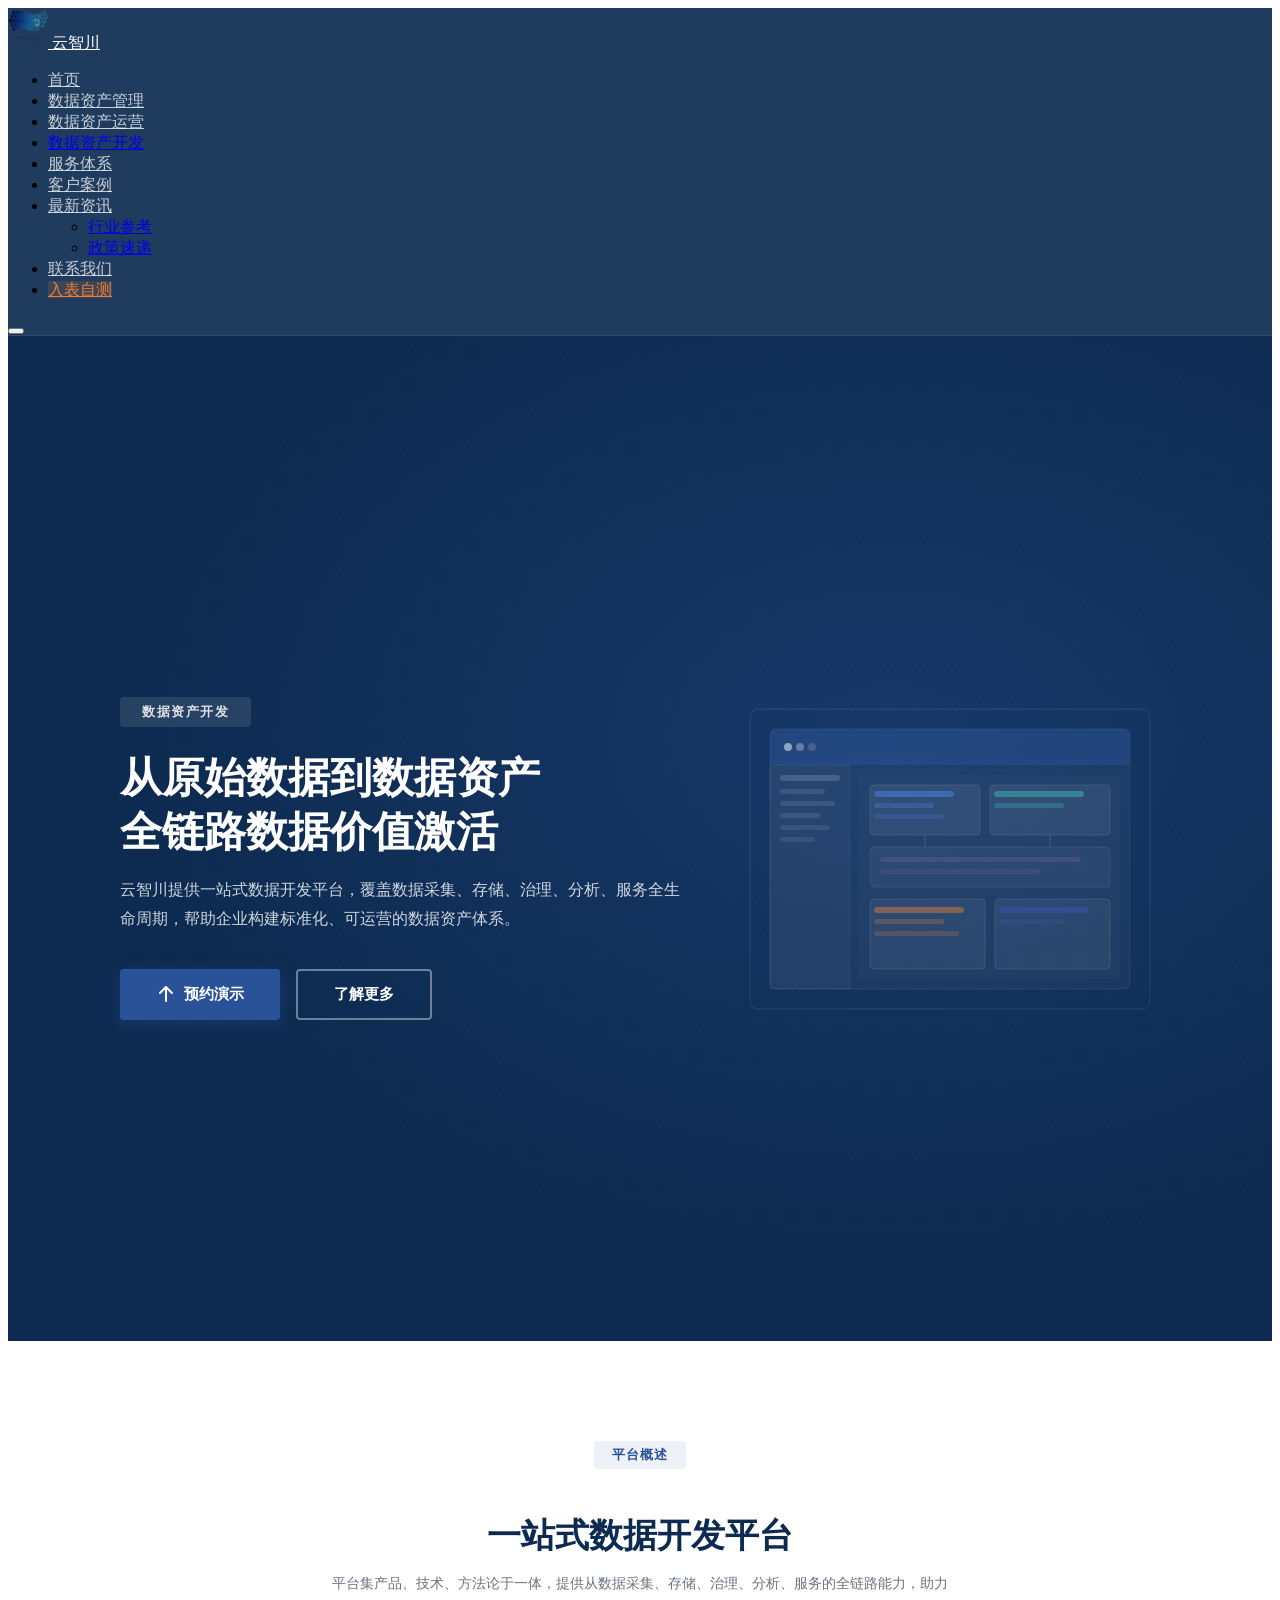
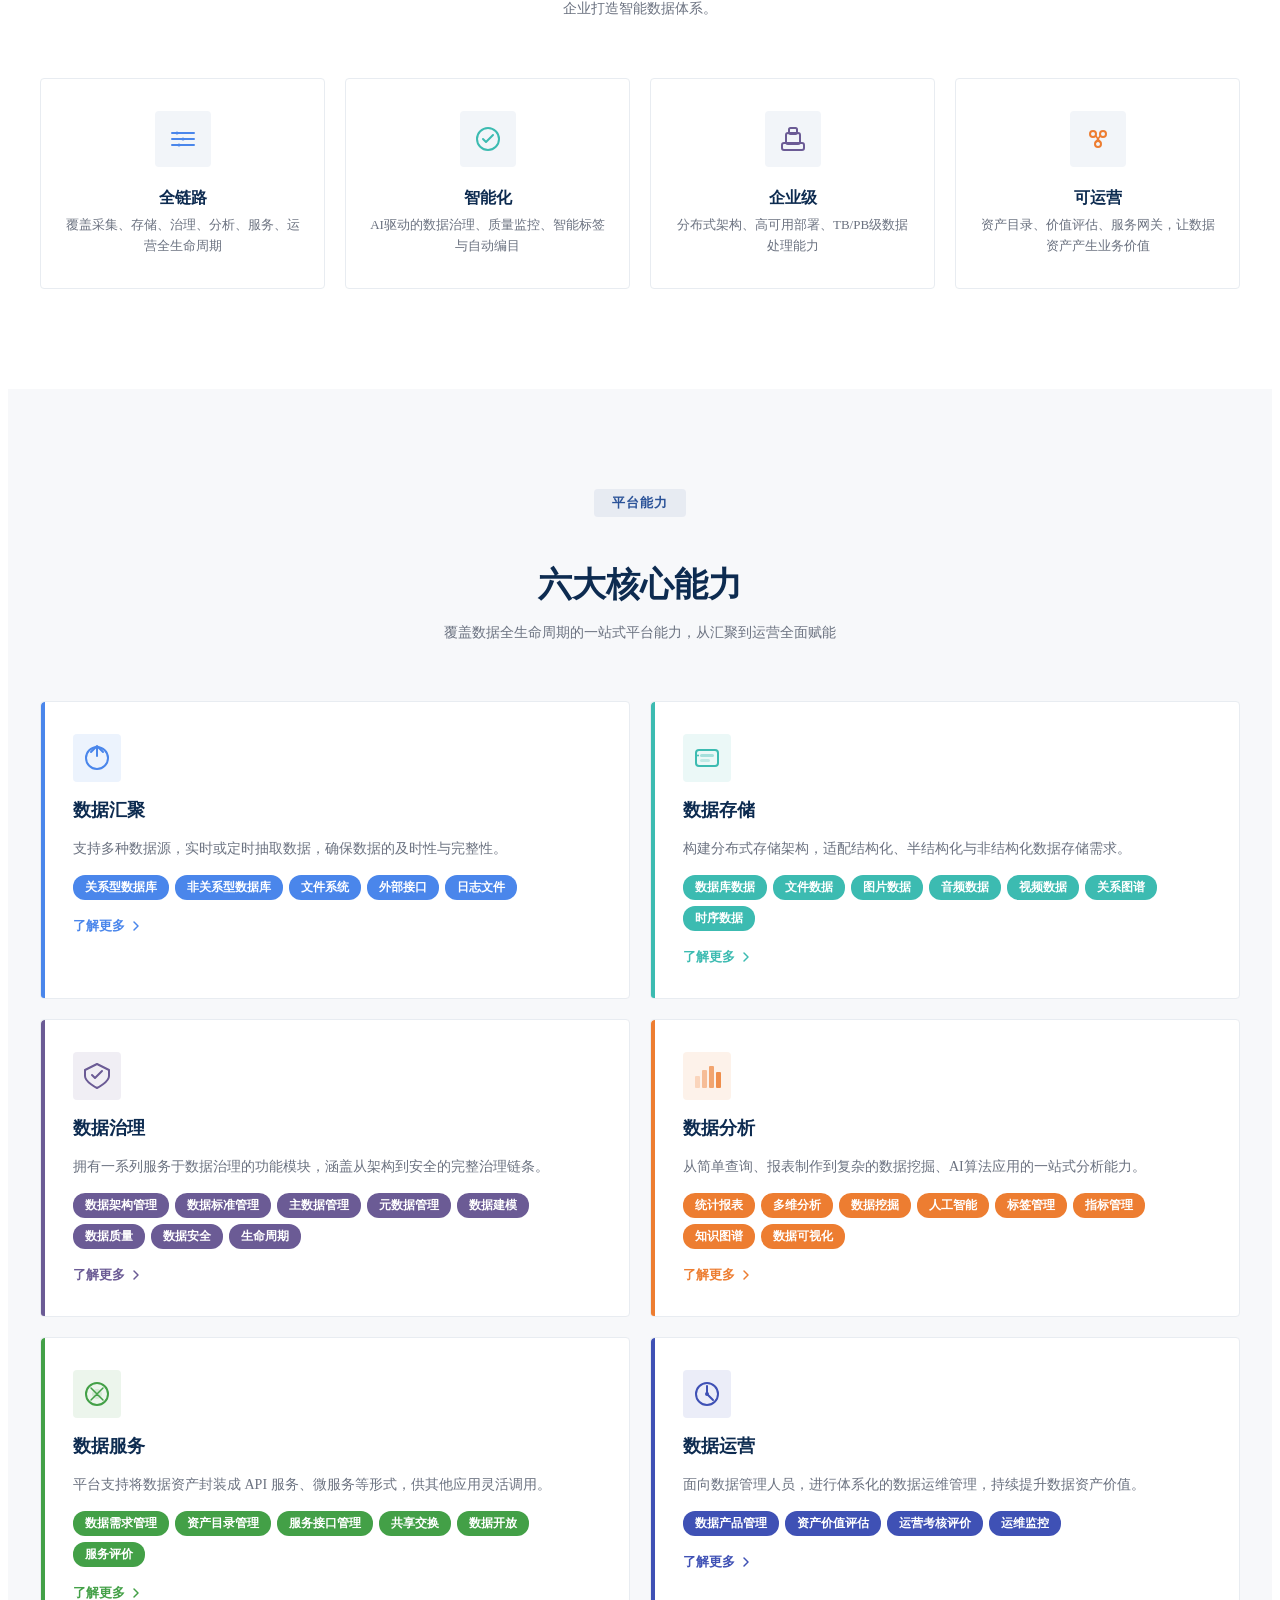
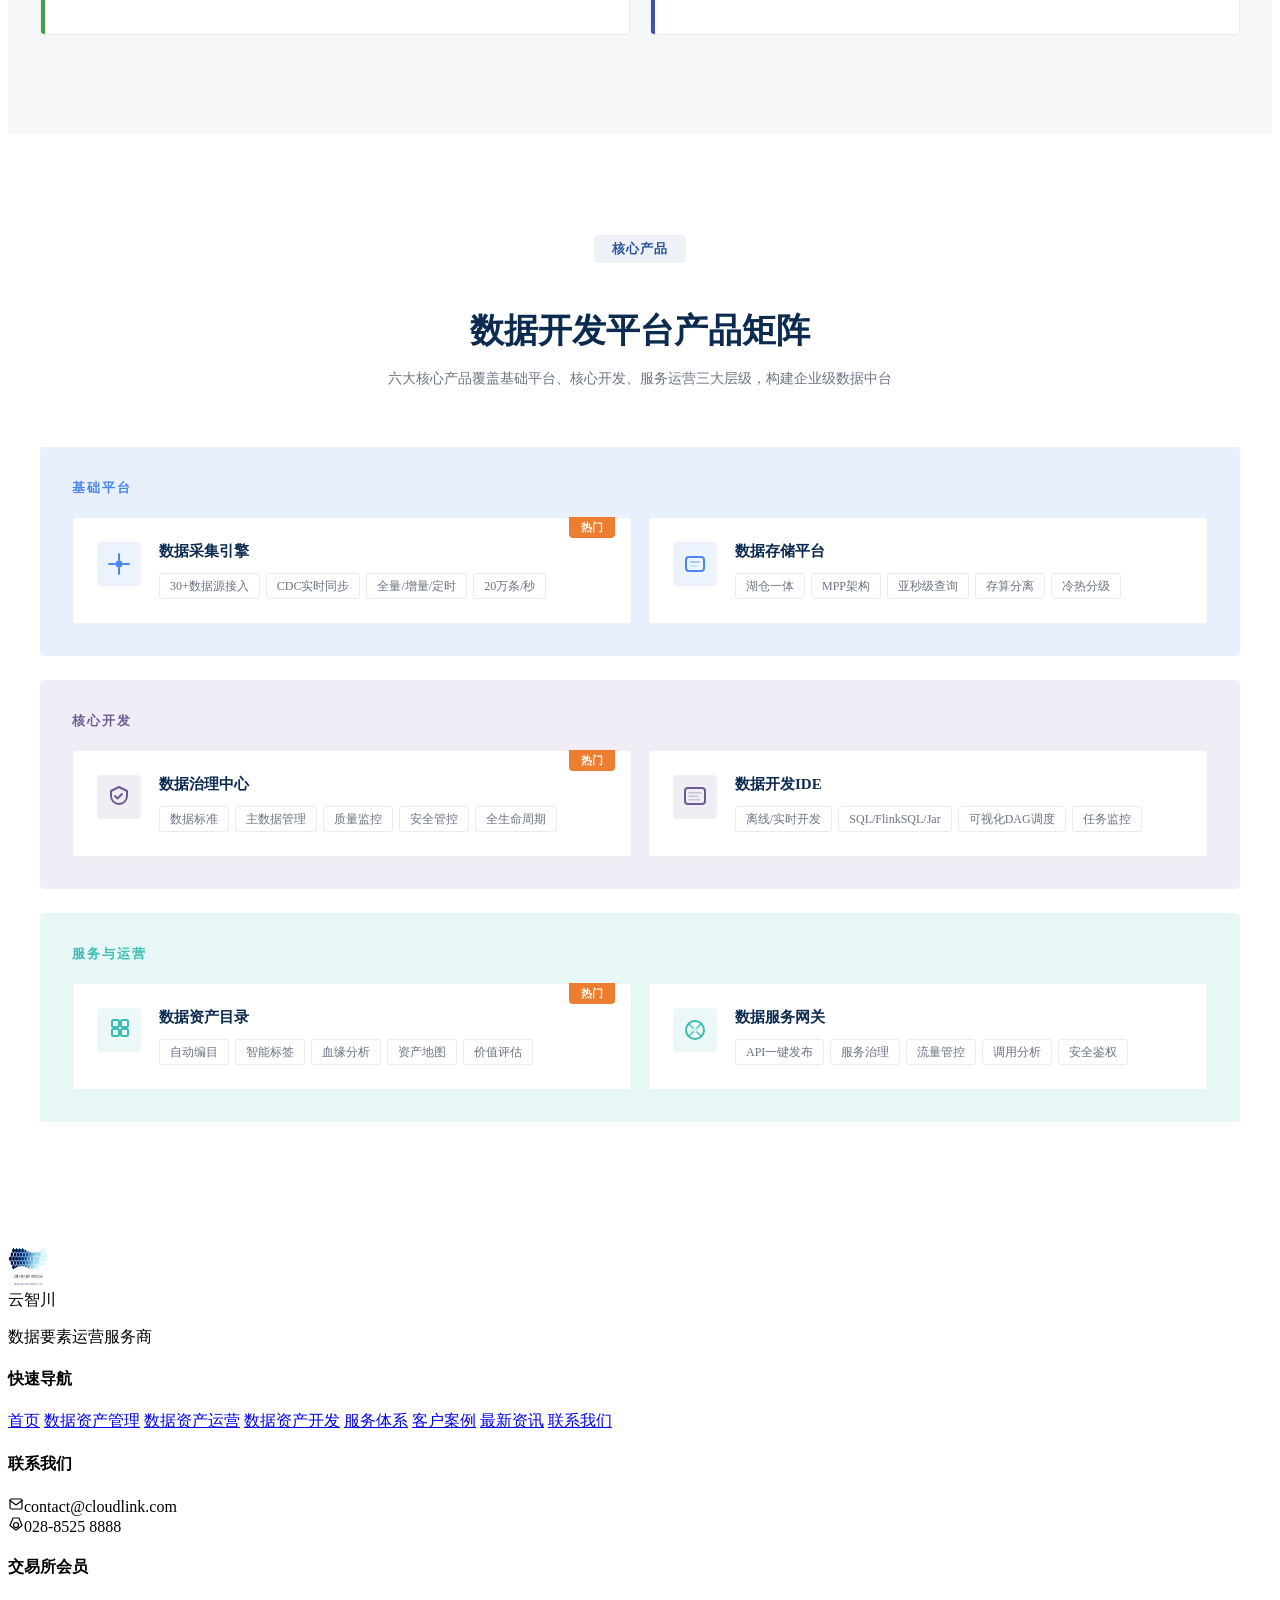
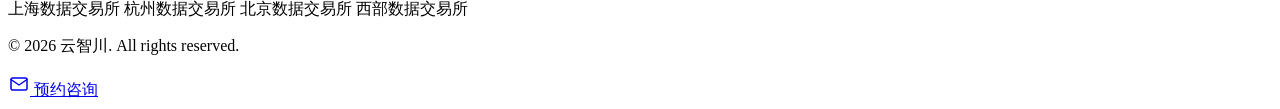
==== data-asset-dev.html @ 232e8ee5 "初始提交：云智川品牌官网" ====
<!DOCTYPE html>
<html lang="zh-CN">
<head>
<meta charset="UTF-8">
<meta name="viewport" content="width=device-width, initial-scale=1.0">
<meta name="description" content="云智川 - 数据资产开发，从原始数据到数据资产，全链路数据价值激活">
<title>数据资产开发 | 云智川科技</title>
<link rel="icon" type="image/png" href="images/logo.png">
<link rel="stylesheet" href="style.css">
<style>
/* ============================================================
   数据资产开发 - 盟拓风格重设计
   主色调：深蓝 #0d2b50 / #1a3c6b
   设计语言：企业B2B、信息架构图、直角/小圆角
   ============================================================ */

:root {
  --dv-navy: #0d2b50;
  --dv-blue: #1a3c6b;
  --dv-blue-mid: #2a5298;
  --dv-white: #ffffff;
  --dv-text: #333333;
  --dv-gray: #6b7280;
  --dv-border: #e8ecf1;
  --dv-bg: #f7f8fa;
  /* capability colors */
  --cap-blue: #4A86EB;
  --cap-cyan: #3CBBB1;
  --cap-purple: #6B5B95;
  --cap-orange: #ED7D31;
  --cap-green: #43A047;
  --cap-indigo: #3F51B5;
}

/* ========== HERO ========== */
.dv-hero {
  position: relative;
  min-height: 85vh;
  display: flex;
  align-items: center;
  background: var(--dv-navy);
  padding: 140px 0 100px;
  overflow: hidden;
}
/* dot grid pattern */
.dv-hero::before {
  content: '';
  position: absolute;
  inset: 0;
  background-image: radial-gradient(circle, rgba(255,255,255,.06) 1px, transparent 1px);
  background-size: 32px 32px;
  pointer-events: none;
  z-index: 1;
}
/* subtle gradient overlay */
.dv-hero::after {
  content: '';
  position: absolute;
  top: 0; left: 0; right: 0; bottom: 0;
  background: radial-gradient(ellipse at 70% 40%, rgba(42,82,152,.35) 0%, transparent 60%);
  pointer-events: none;
  z-index: 0;
}
.dv-hero .container {
  position: relative;
  z-index: 2;
  display: flex;
  align-items: center;
  justify-content: space-between;
  gap: 60px;
  max-width: 1200px;
  margin: 0 auto;
  padding: 0 24px;
}
.dv-hero-left { flex: 1; max-width: 560px; }
.dv-hero-badge {
  display: inline-block;
  font-size: 13px;
  font-weight: 700;
  color: rgba(255,255,255,.85);
  background: rgba(255,255,255,.1);
  padding: 6px 22px;
  border-radius: 4px;
  margin-bottom: 24px;
  letter-spacing: 1.5px;
}
.dv-hero-title {
  font-size: clamp(30px, 4.5vw, 42px);
  font-weight: 800;
  color: #fff;
  line-height: 1.3;
  margin: 0 0 16px;
}
.dv-hero-subtitle {
  font-size: clamp(14px, 1.5vw, 16px);
  color: rgba(255,255,255,.8);
  line-height: 1.8;
  margin-bottom: 36px;
}
.dv-hero-actions {
  display: flex;
  gap: 16px;
  flex-wrap: wrap;
}
.btn-dv-primary {
  display: inline-flex;
  align-items: center;
  gap: 8px;
  padding: 14px 36px;
  font-size: 15px;
  font-weight: 700;
  color: #fff;
  background: var(--dv-blue-mid);
  border-radius: 4px;
  text-decoration: none;
  transition: all .3s;
  box-shadow: 0 4px 18px rgba(42,82,152,.4);
}
.btn-dv-primary:hover { background: #3b6ec4; transform: translateY(-2px); }
.btn-dv-outline {
  display: inline-flex;
  align-items: center;
  gap: 8px;
  padding: 14px 36px;
  font-size: 15px;
  font-weight: 700;
  color: #fff;
  background: transparent;
  border: 2px solid rgba(255,255,255,.4);
  border-radius: 4px;
  text-decoration: none;
  transition: all .3s;
}
.btn-dv-outline:hover { border-color: #fff; background: rgba(255,255,255,.08); }

/* Hero right - platform preview */
.dv-hero-right {
  flex: 0 0 420px;
  display: flex;
  align-items: center;
  justify-content: center;
}

/* ========== SECTION COMMONS ========== */
.dv-section { padding: 100px 0; }
.dv-section .container { max-width: 1200px; margin: 0 auto; padding: 0 24px; }
.dv-section-alt { background: var(--dv-bg); }

.dv-section-header { text-align: center; margin-bottom: 56px; }
.dv-section-tag {
  display: inline-block;
  font-size: 13px;
  font-weight: 700;
  color: var(--dv-blue-mid);
  background: rgba(42,82,152,.08);
  padding: 5px 18px;
  border-radius: 4px;
  margin-bottom: 16px;
  letter-spacing: 1px;
}
.dv-section-header h2 {
  font-size: 34px;
  font-weight: 700;
  color: var(--dv-navy);
  margin-bottom: 12px;
}
.dv-section-header .dv-section-desc {
  font-size: 14px;
  color: var(--dv-gray);
  max-width: 620px;
  margin: 0 auto;
  line-height: 1.8;
}

/* ========== VALUE STRIP (4 value cards) ========== */
.value-grid {
  display: grid;
  grid-template-columns: repeat(4, 1fr);
  gap: 20px;
}
.value-card {
  background: #fff;
  border: 1px solid var(--dv-border);
  border-radius: 4px;
  padding: 32px 24px;
  text-align: center;
  transition: all .3s;
}
.value-card:hover {
  transform: translateY(-3px);
  box-shadow: 0 8px 24px rgba(0,0,0,.06);
  border-color: var(--dv-blue-mid);
}
.value-icon {
  width: 56px; height: 56px;
  margin: 0 auto 16px;
  display: flex;
  align-items: center;
  justify-content: center;
  border-radius: 4px;
  background: rgba(42,82,152,.06);
}
.value-card h4 {
  font-size: 16px;
  font-weight: 700;
  color: var(--dv-navy);
  margin-bottom: 6px;
}
.value-card p {
  font-size: 13px;
  color: var(--dv-gray);
  line-height: 1.6;
  margin: 0;
}

/* ========== CAPABILITY GRID (2 x 3) ========== */
.cap-grid {
  display: grid;
  grid-template-columns: repeat(2, 1fr);
  gap: 20px;
}
.cap-card {
  background: #fff;
  border: 1px solid var(--dv-border);
  border-radius: 4px;
  padding: 32px;
  transition: all .3s;
  position: relative;
  overflow: hidden;
}
.cap-card::before {
  content: '';
  position: absolute;
  top: 0; left: 0;
  width: 4px;
  height: 100%;
  border-radius: 4px 0 0 0;
}
.cap-card:hover {
  transform: translateY(-3px);
  box-shadow: 0 8px 24px rgba(0,0,0,.06);
}
.cap-card-icon {
  width: 48px; height: 48px;
  display: flex;
  align-items: center;
  justify-content: center;
  border-radius: 4px;
  margin-bottom: 16px;
}
.cap-card h3 {
  font-size: 18px;
  font-weight: 700;
  color: var(--dv-navy);
  margin: 0 0 8px;
}
.cap-card-desc {
  font-size: 14px;
  color: var(--dv-gray);
  line-height: 1.8;
  margin-bottom: 14px;
}
.cap-card-tags {
  display: flex;
  flex-wrap: wrap;
  gap: 6px;
  margin-bottom: 16px;
}
.cap-card-tags span {
  font-size: 12px;
  font-weight: 600;
  color: #fff;
  padding: 4px 12px;
  border-radius: 12px;
}
.cap-card-more {
  font-size: 13px;
  font-weight: 600;
  text-decoration: none;
  display: inline-flex;
  align-items: center;
  gap: 4px;
  transition: gap .2s;
}
.cap-card-more:hover { gap: 8px; }

/* Color variants */
.cap--blue .cap-card-icon { background: rgba(74,134,235,.1); }
.cap--blue .cap-card-tags span { background: var(--cap-blue); }
.cap--blue .cap-card-more { color: var(--cap-blue); }
.cap--blue::before { background: var(--cap-blue); }

.cap--cyan .cap-card-icon { background: rgba(60,187,177,.1); }
.cap--cyan .cap-card-tags span { background: var(--cap-cyan); }
.cap--cyan .cap-card-more { color: var(--cap-cyan); }
.cap--cyan::before { background: var(--cap-cyan); }

.cap--purple .cap-card-icon { background: rgba(107,91,149,.1); }
.cap--purple .cap-card-tags span { background: var(--cap-purple); }
.cap--purple .cap-card-more { color: var(--cap-purple); }
.cap--purple::before { background: var(--cap-purple); }

.cap--orange .cap-card-icon { background: rgba(237,125,49,.1); }
.cap--orange .cap-card-tags span { background: var(--cap-orange); }
.cap--orange .cap-card-more { color: var(--cap-orange); }
.cap--orange::before { background: var(--cap-orange); }

.cap--green .cap-card-icon { background: rgba(67,160,71,.1); }
.cap--green .cap-card-tags span { background: var(--cap-green); }
.cap--green .cap-card-more { color: var(--cap-green); }
.cap--green::before { background: var(--cap-green); }

.cap--indigo .cap-card-icon { background: rgba(63,81,181,.1); }
.cap--indigo .cap-card-tags span { background: var(--cap-indigo); }
.cap--indigo .cap-card-more { color: var(--cap-indigo); }
.cap--indigo::before { background: var(--cap-indigo); }

/* ========== PRODUCT MATRIX (Architecture Diagram) ========== */
.pm-zone {
  border-radius: 4px;
  padding: 32px;
  margin-bottom: 24px;
}
.pm-zone-title {
  font-size: 13px;
  font-weight: 700;
  text-transform: uppercase;
  letter-spacing: 2px;
  margin-bottom: 20px;
}
.pm-zone-blue { background: #E8F0FE; }
.pm-zone-blue .pm-zone-title { color: #4A86EB; }
.pm-zone-purple { background: #F0EDF7; }
.pm-zone-purple .pm-zone-title { color: #6B5B95; }
.pm-zone-cyan { background: #E6F7F6; }
.pm-zone-cyan .pm-zone-title { color: #3CBBB1; }

.pm-grid {
  display: grid;
  grid-template-columns: repeat(2, 1fr);
  gap: 16px;
}
.pm-card {
  background: #fff;
  border: 1px solid rgba(0,0,0,.06);
  border-radius: 4px;
  padding: 24px;
  display: flex;
  gap: 18px;
  align-items: flex-start;
  transition: all .3s;
  position: relative;
}
.pm-card:hover {
  transform: translateY(-2px);
  box-shadow: 0 4px 16px rgba(0,0,0,.06);
}
.pm-card-badge {
  position: absolute;
  top: -1px; right: 16px;
  font-size: 11px;
  font-weight: 700;
  color: #fff;
  background: var(--cap-orange);
  padding: 3px 12px;
  border-radius: 0 0 4px 4px;
}
.pm-card-icon {
  flex-shrink: 0;
  width: 44px; height: 44px;
  display: flex;
  align-items: center;
  justify-content: center;
  border-radius: 4px;
}
.pm-card-body { flex: 1; }
.pm-card-body h4 {
  font-size: 15px;
  font-weight: 700;
  color: var(--dv-navy);
  margin: 0 0 12px;
}
.pm-card-features {
  list-style: none;
  padding: 0;
  margin: 0;
  display: flex;
  flex-wrap: wrap;
  gap: 6px;
}
.pm-card-features li {
  font-size: 12px;
  color: var(--dv-gray);
  padding: 3px 10px;
  border-radius: 3px;
  border: 1px solid var(--dv-border);
  line-height: 1.5;
}

/* ========== FOOTER OVERRIDE ========== */
/* footer already handled by style.css */

/* ========== ANIMATION ========== */
[data-animate] {
  opacity: 0;
  transform: translateY(24px);
  transition: opacity .6s ease, transform .6s ease;
}
[data-animate].visible {
  opacity: 1;
  transform: translateY(0);
}

/* ========== RESPONSIVE ========== */
@media (max-width: 1024px) {
  .dv-hero .container { flex-direction: column; text-align: center; }
  .dv-hero-left { max-width: 100%; }
  .dv-hero-actions { justify-content: center; }
  .dv-hero-right { flex: 0 0 auto; max-width: 300px; }
  .cap-grid { grid-template-columns: 1fr; }
  .value-grid { grid-template-columns: repeat(2, 1fr); }
  .pm-grid { grid-template-columns: 1fr; }
}
@media (max-width: 768px) {
  .dv-hero { min-height: auto; padding: 120px 0 60px; }
  .dv-section { padding: 60px 0; }
  .dv-section-header h2 { font-size: 26px; }
  .value-grid { grid-template-columns: 1fr; }
  .pm-card { flex-direction: column; }
  .pm-zone { padding: 20px; }
  .cap-card { padding: 24px; }
}
</style>
</head>
<body>

<!-- ========== HEADER ========== -->
<header class="site-header" id="header" style="background:rgba(13,43,80,0.92);backdrop-filter:blur(12px);-webkit-backdrop-filter:blur(12px);border-bottom:1px solid rgba(255,255,255,.08);">
  <div class="header-inner">
    <a class="logo" href="index.html" style="color:#fff;">
      <img src="images/logo.png" alt="云智川科技" width="40" height="40" loading="eager">
      <span class="logo-text">云智川</span>
    </a>
    <nav class="main-nav" id="mainNav">
      <ul>
        <li><a href="index.html" style="color:rgba(255,255,255,.75);">首页</a></li>
        <li><a href="index.html#asset-management" style="color:rgba(255,255,255,.75);">数据资产管理</a></li>
        <li><a href="operations.html" style="color:rgba(255,255,255,.75);">数据资产运营</a></li>
        <li><a href="data-asset-dev.html" class="active">数据资产开发</a></li>
        <li><a href="services.html" style="color:rgba(255,255,255,.75);">服务体系</a></li>
        <li><a href="index.html#cases" style="color:rgba(255,255,255,.75);">客户案例</a></li>
        <li class="nav-dropdown">
          <a href="index.html#news" class="nav-dropdown-toggle" style="color:rgba(255,255,255,.75);">最新资讯</a>
          <ul class="nav-dropdown-menu">
            <li><a href="industry-reference.html">行业参考</a></li>
            <li><a href="index.html#news-policy">政策速递</a></li>
          </ul>
        </li>
        <li><a href="index.html#contact" style="color:rgba(255,255,255,.75);">联系我们</a></li>
        <li><a href="self-test.html" class="nav-cta" style="color:#ED7D31;background:rgba(237,125,49,.15);">入表自测</a></li>
      </ul>
    </nav>
    <button class="menu-toggle" id="menuToggle" aria-label="菜单" aria-expanded="false" style="--bar-color:#fff;">
      <span></span><span></span><span></span>
    </button>
  </div>
</header>

<main>

<!-- ========== HERO ========== -->
<section class="dv-hero">
  <div class="container">
    <div class="dv-hero-left" data-animate>
      <div class="dv-hero-badge">数据资产开发</div>
      <h1 class="dv-hero-title">从原始数据到数据资产<br>全链路数据价值激活</h1>
      <p class="dv-hero-subtitle">云智川提供一站式数据开发平台，覆盖数据采集、存储、治理、分析、服务全生命周期，帮助企业构建标准化、可运营的数据资产体系。</p>
      <div class="dv-hero-actions">
        <a href="index.html#contact" class="btn-dv-primary">
          <svg width="20" height="20" viewBox="0 0 20 20" fill="none"><path d="M10 2v14M4 8l6-6 6 6" stroke="currentColor" stroke-width="2" stroke-linecap="round" stroke-linejoin="round"/></svg>
          预约演示
        </a>
        <a href="#capabilities" class="btn-dv-outline">了解更多</a>
      </div>
    </div>
    <div class="dv-hero-right" data-animate>
      <!-- Platform mockup SVG -->
      <svg viewBox="0 0 420 320" xmlns="http://www.w3.org/2000/svg" width="420" height="320">
        <defs>
          <linearGradient id="hGrad" x1="0" y1="0" x2="1" y2="1"><stop offset="0%" stop-color="#4A86EB" stop-opacity=".25"/><stop offset="100%" stop-color="#2a5298" stop-opacity=".08"/></linearGradient>
        </defs>
        <!-- outer frame -->
        <rect x="10" y="10" width="400" height="300" rx="8" fill="none" stroke="rgba(255,255,255,.1)" stroke-width="1"/>
        <!-- main panel -->
        <rect x="30" y="30" width="360" height="260" rx="6" fill="rgba(255,255,255,.04)" stroke="rgba(255,255,255,.08)" stroke-width="1"/>
        <!-- top bar -->
        <rect x="30" y="30" width="360" height="36" rx="6" fill="rgba(42,82,152,.4)"/>
        <rect x="30" y="60" width="360" height="6" fill="rgba(42,82,152,.2)"/>
        <circle cx="48" cy="48" r="4" fill="rgba(255,255,255,.5)"/>
        <circle cx="60" cy="48" r="4" fill="rgba(255,255,255,.3)"/>
        <circle cx="72" cy="48" r="4" fill="rgba(255,255,255,.15)"/>
        <!-- sidebar -->
        <rect x="30" y="66" width="80" height="224" fill="rgba(255,255,255,.03)" stroke="rgba(255,255,255,.06)" stroke-width="1"/>
        <rect x="40" y="76" width="60" height="6" rx="3" fill="rgba(255,255,255,.15)"/>
        <rect x="40" y="90" width="45" height="5" rx="2.5" fill="rgba(255,255,255,.1)"/>
        <rect x="40" y="102" width="55" height="5" rx="2.5" fill="rgba(255,255,255,.1)"/>
        <rect x="40" y="114" width="40" height="5" rx="2.5" fill="rgba(255,255,255,.1)"/>
        <rect x="40" y="126" width="50" height="5" rx="2.5" fill="rgba(255,255,255,.08)"/>
        <rect x="40" y="138" width="35" height="5" rx="2.5" fill="rgba(255,255,255,.08)"/>
        <!-- main content area -->
        <rect x="118" y="76" width="262" height="204" fill="rgba(255,255,255,.02)" rx="4"/>
        <!-- data blocks -->
        <rect x="130" y="86" width="110" height="50" rx="4" fill="rgba(255,255,255,.06)" stroke="rgba(255,255,255,.1)" stroke-width="1"/>
        <rect x="134" y="92" width="80" height="6" rx="3" fill="rgba(74,134,235,.5)"/>
        <rect x="134" y="104" width="60" height="5" rx="2.5" fill="rgba(74,134,235,.3)"/>
        <rect x="134" y="115" width="70" height="5" rx="2.5" fill="rgba(74,134,235,.2)"/>
        <rect x="250" y="86" width="120" height="50" rx="4" fill="rgba(255,255,255,.06)" stroke="rgba(255,255,255,.1)" stroke-width="1"/>
        <rect x="254" y="92" width="90" height="6" rx="3" fill="rgba(60,187,177,.5)"/>
        <rect x="254" y="104" width="70" height="5" rx="2.5" fill="rgba(60,187,177,.3)"/>
        <rect x="130" y="148" width="240" height="40" rx="4" fill="rgba(255,255,255,.04)" stroke="rgba(255,255,255,.08)" stroke-width="1"/>
        <rect x="140" y="158" width="200" height="5" rx="2.5" fill="rgba(107,91,149,.4)"/>
        <rect x="140" y="170" width="160" height="5" rx="2.5" fill="rgba(107,91,149,.25)"/>
        <rect x="130" y="200" width="115" height="70" rx="4" fill="rgba(255,255,255,.05)" stroke="rgba(255,255,255,.1)" stroke-width="1"/>
        <rect x="134" y="208" width="90" height="6" rx="3" fill="rgba(237,125,49,.45)"/>
        <rect x="134" y="220" width="70" height="5" rx="2.5" fill="rgba(237,125,49,.25)"/>
        <rect x="134" y="232" width="85" height="5" rx="2.5" fill="rgba(237,125,49,.2)"/>
        <rect x="255" y="200" width="115" height="70" rx="4" fill="rgba(255,255,255,.05)" stroke="rgba(255,255,255,.1)" stroke-width="1"/>
        <rect x="259" y="208" width="90" height="6" rx="3" fill="rgba(63,81,181,.45)"/>
        <rect x="259" y="220" width="65" height="5" rx="2.5" fill="rgba(63,81,181,.25)"/>
        <!-- connection lines -->
        <line x1="185" y1="136" x2="185" y2="148" stroke="rgba(255,255,255,.15)" stroke-width="1"/>
        <line x1="310" y1="136" x2="310" y2="148" stroke="rgba(255,255,255,.15)" stroke-width="1"/>
      </svg>
    </div>
  </div>
</section>

<!-- ========== PLATFORM VALUE OVERVIEW ========== -->
<section class="dv-section" id="overview">
  <div class="container">
    <div class="dv-section-header">
      <div class="dv-section-tag">平台概述</div>
      <h2>一站式数据开发平台</h2>
      <p class="dv-section-desc">平台集产品、技术、方法论于一体，提供从数据采集、存储、治理、分析、服务的全链路能力，助力企业打造智能数据体系。</p>
    </div>
    <div class="value-grid">
      <div class="value-card" data-animate>
        <div class="value-icon">
          <svg width="28" height="28" viewBox="0 0 28 28" fill="none"><path d="M3 8h22M3 14h22M3 20h22" stroke="#4A86EB" stroke-width="2" stroke-linecap="round"/><circle cx="8" cy="8" r="1.5" fill="#4A86EB"/><circle cx="14" cy="14" r="1.5" fill="#4A86EB"/><circle cx="10" cy="20" r="1.5" fill="#4A86EB"/></svg>
        </div>
        <h4>全链路</h4>
        <p>覆盖采集、存储、治理、分析、服务、运营全生命周期</p>
      </div>
      <div class="value-card" data-animate>
        <div class="value-icon">
          <svg width="28" height="28" viewBox="0 0 28 28" fill="none"><circle cx="14" cy="14" r="11" stroke="#3CBBB1" stroke-width="2"/><path d="M9 14l3 3 7-7" stroke="#3CBBB1" stroke-width="2" stroke-linecap="round" stroke-linejoin="round"/></svg>
        </div>
        <h4>智能化</h4>
        <p>AI驱动的数据治理、质量监控、智能标签与自动编目</p>
      </div>
      <div class="value-card" data-animate>
        <div class="value-icon">
          <svg width="28" height="28" viewBox="0 0 28 28" fill="none"><rect x="3" y="18" width="22" height="7" rx="2" stroke="#6B5B95" stroke-width="2"/><rect x="7" y="8" width="14" height="11" rx="2" stroke="#6B5B95" stroke-width="2"/><rect x="10" y="3" width="8" height="6" rx="1.5" stroke="#6B5B95" stroke-width="2"/></svg>
        </div>
        <h4>企业级</h4>
        <p>分布式架构、高可用部署、TB/PB级数据处理能力</p>
      </div>
      <div class="value-card" data-animate>
        <div class="value-icon">
          <svg width="28" height="28" viewBox="0 0 28 28" fill="none"><circle cx="9" cy="9" r="3" stroke="#ED7D31" stroke-width="2"/><circle cx="19" cy="9" r="3" stroke="#ED7D31" stroke-width="2"/><circle cx="14" cy="19" r="3" stroke="#ED7D31" stroke-width="2"/><line x1="11.5" y1="10.5" x2="16.5" y2="17.5" stroke="#ED7D31" stroke-width="1.5"/><line x1="16.5" y1="10.5" x2="11.5" y2="17.5" stroke="#ED7D31" stroke-width="1.5"/></svg>
        </div>
        <h4>可运营</h4>
        <p>资产目录、价值评估、服务网关，让数据资产产生业务价值</p>
      </div>
    </div>
  </div>
</section>

<!-- ========== SIX CORE CAPABILITIES (2x3 Grid) ========== -->
<section class="dv-section dv-section-alt" id="capabilities">
  <div class="container">
    <div class="dv-section-header">
      <div class="dv-section-tag">平台能力</div>
      <h2>六大核心能力</h2>
      <p class="dv-section-desc">覆盖数据全生命周期的一站式平台能力，从汇聚到运营全面赋能</p>
    </div>
    <div class="cap-grid">

      <!-- 1. 数据汇聚 - Blue -->
      <div class="cap-card cap--blue" data-animate>
        <div class="cap-card-icon">
          <svg width="28" height="28" viewBox="0 0 28 28" fill="none"><circle cx="14" cy="14" r="11" stroke="#4A86EB" stroke-width="2"/><line x1="14" y1="3" x2="14" y2="12" stroke="#4A86EB" stroke-width="2" stroke-linecap="round"/><path d="M8 8l6-6 6 6" stroke="#4A86EB" stroke-width="2" stroke-linecap="round" stroke-linejoin="round"/></svg>
        </div>
        <h3>数据汇聚</h3>
        <p class="cap-card-desc">支持多种数据源，实时或定时抽取数据，确保数据的及时性与完整性。</p>
        <div class="cap-card-tags">
          <span>关系型数据库</span><span>非关系型数据库</span><span>文件系统</span><span>外部接口</span><span>日志文件</span>
        </div>
        <a href="#products" class="cap-card-more">了解更多 <svg width="14" height="14" viewBox="0 0 14 14" fill="none"><path d="M5 3l4 4-4 4" stroke="currentColor" stroke-width="1.5" stroke-linecap="round" stroke-linejoin="round"/></svg></a>
      </div>

      <!-- 2. 数据存储 - Cyan -->
      <div class="cap-card cap--cyan" data-animate>
        <div class="cap-card-icon">
          <svg width="28" height="28" viewBox="0 0 28 28" fill="none"><rect x="3" y="6" width="22" height="16" rx="3" stroke="#3CBBB1" stroke-width="2"/><rect x="7" y="10" width="14" height="3" rx="1.5" fill="#3CBBB1" opacity=".4"/><rect x="7" y="15" width="10" height="3" rx="1.5" fill="#3CBBB1" opacity=".25"/><circle cx="5" cy="11.5" r="1" fill="#3CBBB1"/></svg>
        </div>
        <h3>数据存储</h3>
        <p class="cap-card-desc">构建分布式存储架构，适配结构化、半结构化与非结构化数据存储需求。</p>
        <div class="cap-card-tags">
          <span>数据库数据</span><span>文件数据</span><span>图片数据</span><span>音频数据</span><span>视频数据</span><span>关系图谱</span><span>时序数据</span>
        </div>
        <a href="#products" class="cap-card-more">了解更多 <svg width="14" height="14" viewBox="0 0 14 14" fill="none"><path d="M5 3l4 4-4 4" stroke="currentColor" stroke-width="1.5" stroke-linecap="round" stroke-linejoin="round"/></svg></a>
      </div>

      <!-- 3. 数据治理 - Purple -->
      <div class="cap-card cap--purple" data-animate>
        <div class="cap-card-icon">
          <svg width="28" height="28" viewBox="0 0 28 28" fill="none"><path d="M14 2L26 8v6c0 6-12 12-12 12S2 20 2 14V8L14 2z" stroke="#6B5B95" stroke-width="2" stroke-linejoin="round"/><path d="M9 13l3 3 7-7" stroke="#6B5B95" stroke-width="2" stroke-linecap="round" stroke-linejoin="round"/></svg>
        </div>
        <h3>数据治理</h3>
        <p class="cap-card-desc">拥有一系列服务于数据治理的功能模块，涵盖从架构到安全的完整治理链条。</p>
        <div class="cap-card-tags">
          <span>数据架构管理</span><span>数据标准管理</span><span>主数据管理</span><span>元数据管理</span><span>数据建模</span><span>数据质量</span><span>数据安全</span><span>生命周期</span>
        </div>
        <a href="#products" class="cap-card-more">了解更多 <svg width="14" height="14" viewBox="0 0 14 14" fill="none"><path d="M5 3l4 4-4 4" stroke="currentColor" stroke-width="1.5" stroke-linecap="round" stroke-linejoin="round"/></svg></a>
      </div>

      <!-- 4. 数据分析 - Orange -->
      <div class="cap-card cap--orange" data-animate>
        <div class="cap-card-icon">
          <svg width="28" height="28" viewBox="0 0 28 28" fill="none"><rect x="2" y="14" width="5" height="12" rx="1" fill="#ED7D31" opacity=".25"/><rect x="9" y="8" width="5" height="18" rx="1" fill="#ED7D31" opacity=".45"/><rect x="16" y="4" width="5" height="22" rx="1" fill="#ED7D31" opacity=".65"/><rect x="23" y="10" width="5" height="16" rx="1" fill="#ED7D31" opacity=".85"/></svg>
        </div>
        <h3>数据分析</h3>
        <p class="cap-card-desc">从简单查询、报表制作到复杂的数据挖掘、AI算法应用的一站式分析能力。</p>
        <div class="cap-card-tags">
          <span>统计报表</span><span>多维分析</span><span>数据挖掘</span><span>人工智能</span><span>标签管理</span><span>指标管理</span><span>知识图谱</span><span>数据可视化</span>
        </div>
        <a href="#products" class="cap-card-more">了解更多 <svg width="14" height="14" viewBox="0 0 14 14" fill="none"><path d="M5 3l4 4-4 4" stroke="currentColor" stroke-width="1.5" stroke-linecap="round" stroke-linejoin="round"/></svg></a>
      </div>

      <!-- 5. 数据服务 - Green -->
      <div class="cap-card cap--green" data-animate>
        <div class="cap-card-icon">
          <svg width="28" height="28" viewBox="0 0 28 28" fill="none"><circle cx="14" cy="14" r="11" stroke="#43A047" stroke-width="2"/><circle cx="14" cy="14" r="5" fill="#43A047" opacity=".15"/><path d="M8 8l6 6M20 20l-6-6M20 8l-6 6M8 20l6-6" stroke="#43A047" stroke-width="1.5" stroke-linecap="round"/></svg>
        </div>
        <h3>数据服务</h3>
        <p class="cap-card-desc">平台支持将数据资产封装成 API 服务、微服务等形式，供其他应用灵活调用。</p>
        <div class="cap-card-tags">
          <span>数据需求管理</span><span>资产目录管理</span><span>服务接口管理</span><span>共享交换</span><span>数据开放</span><span>服务评价</span>
        </div>
        <a href="#products" class="cap-card-more">了解更多 <svg width="14" height="14" viewBox="0 0 14 14" fill="none"><path d="M5 3l4 4-4 4" stroke="currentColor" stroke-width="1.5" stroke-linecap="round" stroke-linejoin="round"/></svg></a>
      </div>

      <!-- 6. 数据运营 - Indigo -->
      <div class="cap-card cap--indigo" data-animate>
        <div class="cap-card-icon">
          <svg width="28" height="28" viewBox="0 0 28 28" fill="none"><circle cx="14" cy="14" r="11" stroke="#3F51B5" stroke-width="2"/><path d="M14 6v8l6 6" stroke="#3F51B5" stroke-width="2" stroke-linecap="round"/><circle cx="14" cy="14" r="2" fill="#3F51B5"/></svg>
        </div>
        <h3>数据运营</h3>
        <p class="cap-card-desc">面向数据管理人员，进行体系化的数据运维管理，持续提升数据资产价值。</p>
        <div class="cap-card-tags">
          <span>数据产品管理</span><span>资产价值评估</span><span>运营考核评价</span><span>运维监控</span>
        </div>
        <a href="#products" class="cap-card-more">了解更多 <svg width="14" height="14" viewBox="0 0 14 14" fill="none"><path d="M5 3l4 4-4 4" stroke="currentColor" stroke-width="1.5" stroke-linecap="round" stroke-linejoin="round"/></svg></a>
      </div>

    </div>
  </div>
</section>

<!-- ========== CORE PRODUCT MATRIX (Architecture Diagram) ========== -->
<section class="dv-section" id="products">
  <div class="container">
    <div class="dv-section-header">
      <div class="dv-section-tag">核心产品</div>
      <h2>数据开发平台产品矩阵</h2>
      <p class="dv-section-desc">六大核心产品覆盖基础平台、核心开发、服务运营三大层级，构建企业级数据中台</p>
    </div>

    <!-- Blue Zone: 基础平台 -->
    <div class="pm-zone pm-zone-blue" data-animate>
      <div class="pm-zone-title">基础平台</div>
      <div class="pm-grid">
        <!-- 数据采集引擎 -->
        <div class="pm-card">
          <span class="pm-card-badge">热门</span>
          <div class="pm-card-icon" style="background:rgba(74,134,235,.1);">
            <svg width="24" height="24" viewBox="0 0 24 24" fill="none"><path d="M12 2v6M12 16v6M2 12h6M16 12h6" stroke="#4A86EB" stroke-width="2" stroke-linecap="round"/><circle cx="12" cy="12" r="3.5" fill="#4A86EB"/></svg>
          </div>
          <div class="pm-card-body">
            <h4>数据采集引擎</h4>
            <ul class="pm-card-features">
              <li>30+数据源接入</li><li>CDC实时同步</li><li>全量/增量/定时</li><li>20万条/秒</li>
            </ul>
          </div>
        </div>
        <!-- 数据存储平台 -->
        <div class="pm-card">
          <div class="pm-card-icon" style="background:rgba(74,134,236,.1);">
            <svg width="24" height="24" viewBox="0 0 24 24" fill="none"><rect x="3" y="5" width="18" height="14" rx="3" stroke="#4A86EB" stroke-width="2"/><rect x="7" y="9" width="10" height="2" rx="1" fill="#4A86EB" opacity=".4"/><rect x="7" y="13" width="8" height="1.5" rx=".75" fill="#4A86EB" opacity=".25"/></svg>
          </div>
          <div class="pm-card-body">
            <h4>数据存储平台</h4>
            <ul class="pm-card-features">
              <li>湖仓一体</li><li>MPP架构</li><li>亚秒级查询</li><li>存算分离</li><li>冷热分级</li>
            </ul>
          </div>
        </div>
      </div>
    </div>

    <!-- Purple Zone: 核心开发 -->
    <div class="pm-zone pm-zone-purple" data-animate>
      <div class="pm-zone-title">核心开发</div>
      <div class="pm-grid">
        <!-- 数据治理中心 -->
        <div class="pm-card">
          <span class="pm-card-badge">热门</span>
          <div class="pm-card-icon" style="background:rgba(107,91,149,.1);">
            <svg width="24" height="24" viewBox="0 0 24 24" fill="none"><path d="M12 2l8 4v5a8 8 0 01-8 8 8 8 0 01-8-8V6l8-4z" stroke="#6B5B95" stroke-width="2" stroke-linejoin="round"/><path d="M8 11l2.5 2.5L15 9" stroke="#6B5B95" stroke-width="2" stroke-linecap="round" stroke-linejoin="round"/></svg>
          </div>
          <div class="pm-card-body">
            <h4>数据治理中心</h4>
            <ul class="pm-card-features">
              <li>数据标准</li><li>主数据管理</li><li>质量监控</li><li>安全管控</li><li>全生命周期</li>
            </ul>
          </div>
        </div>
        <!-- 数据开发IDE -->
        <div class="pm-card">
          <div class="pm-card-icon" style="background:rgba(107,91,149,.1);">
            <svg width="24" height="24" viewBox="0 0 24 24" fill="none"><rect x="2" y="3" width="20" height="16" rx="3" stroke="#6B5B95" stroke-width="2"/><rect x="5" y="7" width="14" height="1.5" rx=".75" fill="#6B5B95" opacity=".3"/><rect x="5" y="10.5" width="10" height="1.5" rx=".75" fill="#6B5B95" opacity=".3"/><rect x="5" y="14" width="12" height="1.5" rx=".75" fill="#6B5B95" opacity=".3"/></svg>
          </div>
          <div class="pm-card-body">
            <h4>数据开发IDE</h4>
            <ul class="pm-card-features">
              <li>离线/实时开发</li><li>SQL/FlinkSQL/Jar</li><li>可视化DAG调度</li><li>任务监控</li>
            </ul>
          </div>
        </div>
      </div>
    </div>

    <!-- Cyan Zone: 服务与运营 -->
    <div class="pm-zone pm-zone-cyan" data-animate>
      <div class="pm-zone-title">服务与运营</div>
      <div class="pm-grid">
        <!-- 数据资产目录 -->
        <div class="pm-card">
          <span class="pm-card-badge">热门</span>
          <div class="pm-card-icon" style="background:rgba(60,187,177,.1);">
            <svg width="24" height="24" viewBox="0 0 24 24" fill="none"><rect x="5" y="2" width="7" height="7" rx="1.5" stroke="#3CBBB1" stroke-width="2"/><rect x="14" y="2" width="7" height="7" rx="1.5" stroke="#3CBBB1" stroke-width="2"/><rect x="5" y="11" width="7" height="7" rx="1.5" stroke="#3CBBB1" stroke-width="2"/><rect x="14" y="11" width="7" height="7" rx="1.5" stroke="#3CBBB1" stroke-width="2"/></svg>
          </div>
          <div class="pm-card-body">
            <h4>数据资产目录</h4>
            <ul class="pm-card-features">
              <li>自动编目</li><li>智能标签</li><li>血缘分析</li><li>资产地图</li><li>价值评估</li>
            </ul>
          </div>
        </div>
        <!-- 数据服务网关 -->
        <div class="pm-card">
          <div class="pm-card-icon" style="background:rgba(60,187,177,.1);">
            <svg width="24" height="24" viewBox="0 0 24 24" fill="none"><circle cx="12" cy="12" r="9" stroke="#3CBBB1" stroke-width="2"/><circle cx="12" cy="12" r="3" fill="#3CBBB1" opacity=".15"/><path d="M6 6l4 4M18 18l-4-4M18 6l-4 4M6 18l4-4" stroke="#3CBBB1" stroke-width="1.2" stroke-linecap="round"/></svg>
          </div>
          <div class="pm-card-body">
            <h4>数据服务网关</h4>
            <ul class="pm-card-features">
              <li>API一键发布</li><li>服务治理</li><li>流量管控</li><li>调用分析</li><li>安全鉴权</li>
            </ul>
          </div>
        </div>
      </div>
    </div>

  </div>
</section>

</main>

<!-- ========== FOOTER ========== -->
<footer class="site-footer">
  <div class="container">
    <div class="footer-grid">
      <div class="footer-brand">
        <img src="images/logo.png" alt="" width="40" height="40" loading="lazy">
        <div>
          <span class="footer-company">云智川</span>
          <p class="footer-tagline">数据要素运营服务商</p>
        </div>
      </div>
      <div class="footer-links-col">
        <h4>快速导航</h4>
        <a href="index.html">首页</a>
        <a href="index.html#asset-management">数据资产管理</a>
        <a href="operations.html">数据资产运营</a>
        <a href="data-asset-dev.html">数据资产开发</a>
        <a href="services.html">服务体系</a>
        <a href="index.html#cases">客户案例</a>
        <a href="index.html#news">最新资讯</a>
        <a href="index.html#contact">联系我们</a>
      </div>
      <div class="footer-contact-col">
        <h4>联系我们</h4>
        <div class="footer-contact-item"><svg width="16" height="16" viewBox="0 0 16 16" fill="none"><path d="M2 4.5A1.5 1.5 0 013.5 3h9A1.5 1.5 0 0114 4.5v7a1.5 1.5 0 01-1.5 1.5h-9A1.5 1.5 0 012 11.5v-7z" stroke="currentColor" stroke-width="1.2"/><path d="M2 4.5L8 9l6-4.5" stroke="currentColor" stroke-width="1.2" stroke-linecap="round" stroke-linejoin="round"/></svg><span>contact@cloudlink.com</span></div>
        <div class="footer-contact-item"><svg width="16" height="16" viewBox="0 0 16 16" fill="none"><path d="M5 2h6l3 7.5L8 14l-6-4.5 3-7.5z" stroke="currentColor" stroke-width="1.2" stroke-linejoin="round"/><circle cx="8" cy="9" r="2.5" stroke="currentColor" stroke-width="1.2"/></svg><span>028-8525 8888</span></div>
      </div>
      <div class="footer-badges-col">
        <h4>交易所会员</h4>
        <div class="footer-badges">
          <span class="footer-badge">上海数据交易所</span>
          <span class="footer-badge">杭州数据交易所</span>
          <span class="footer-badge">北京数据交易所</span>
          <span class="footer-badge">西部数据交易所</span>
        </div>
      </div>
    </div>
    <div class="footer-bottom">
      <p>&copy; 2026 云智川. All rights reserved.</p>
    </div>
  </div>
</footer>

<!-- ========== 悬浮 ========== -->
<div class="floating-cta" id="floatingCta">
  <a href="index.html#contact" class="floating-cta-btn">
    <svg width="22" height="22" viewBox="0 0 22 22" fill="none"><path d="M3 6.5A1.5 1.5 0 014.5 5h13A1.5 1.5 0 0119 6.5v9a1.5 1.5 0 01-1.5 1.5h-13A1.5 1.5 0 013 15.5v-9z" stroke="currentColor" stroke-width="1.5"/><path d="M3 6.5L11 12l8-5.5" stroke="currentColor" stroke-width="1.5" stroke-linecap="round" stroke-linejoin="round"/></svg>
    <span>预约咨询</span>
  </a>
</div>

<!-- ========== IntersectionObserver ========== -->
<script>
(function() {
  const observer = new IntersectionObserver(function(entries) {
    entries.forEach(function(entry) {
      if (entry.isIntersecting) {
        entry.target.classList.add('visible');
        observer.unobserve(entry.target);
      }
    });
  }, { threshold: 0.1, rootMargin: '0px 0px -30px 0px' });

  document.querySelectorAll('[data-animate]').forEach(function(el) {
    observer.observe(el);
  });
})();
</script>

<script src="main.js"></script>
</body>
</html>
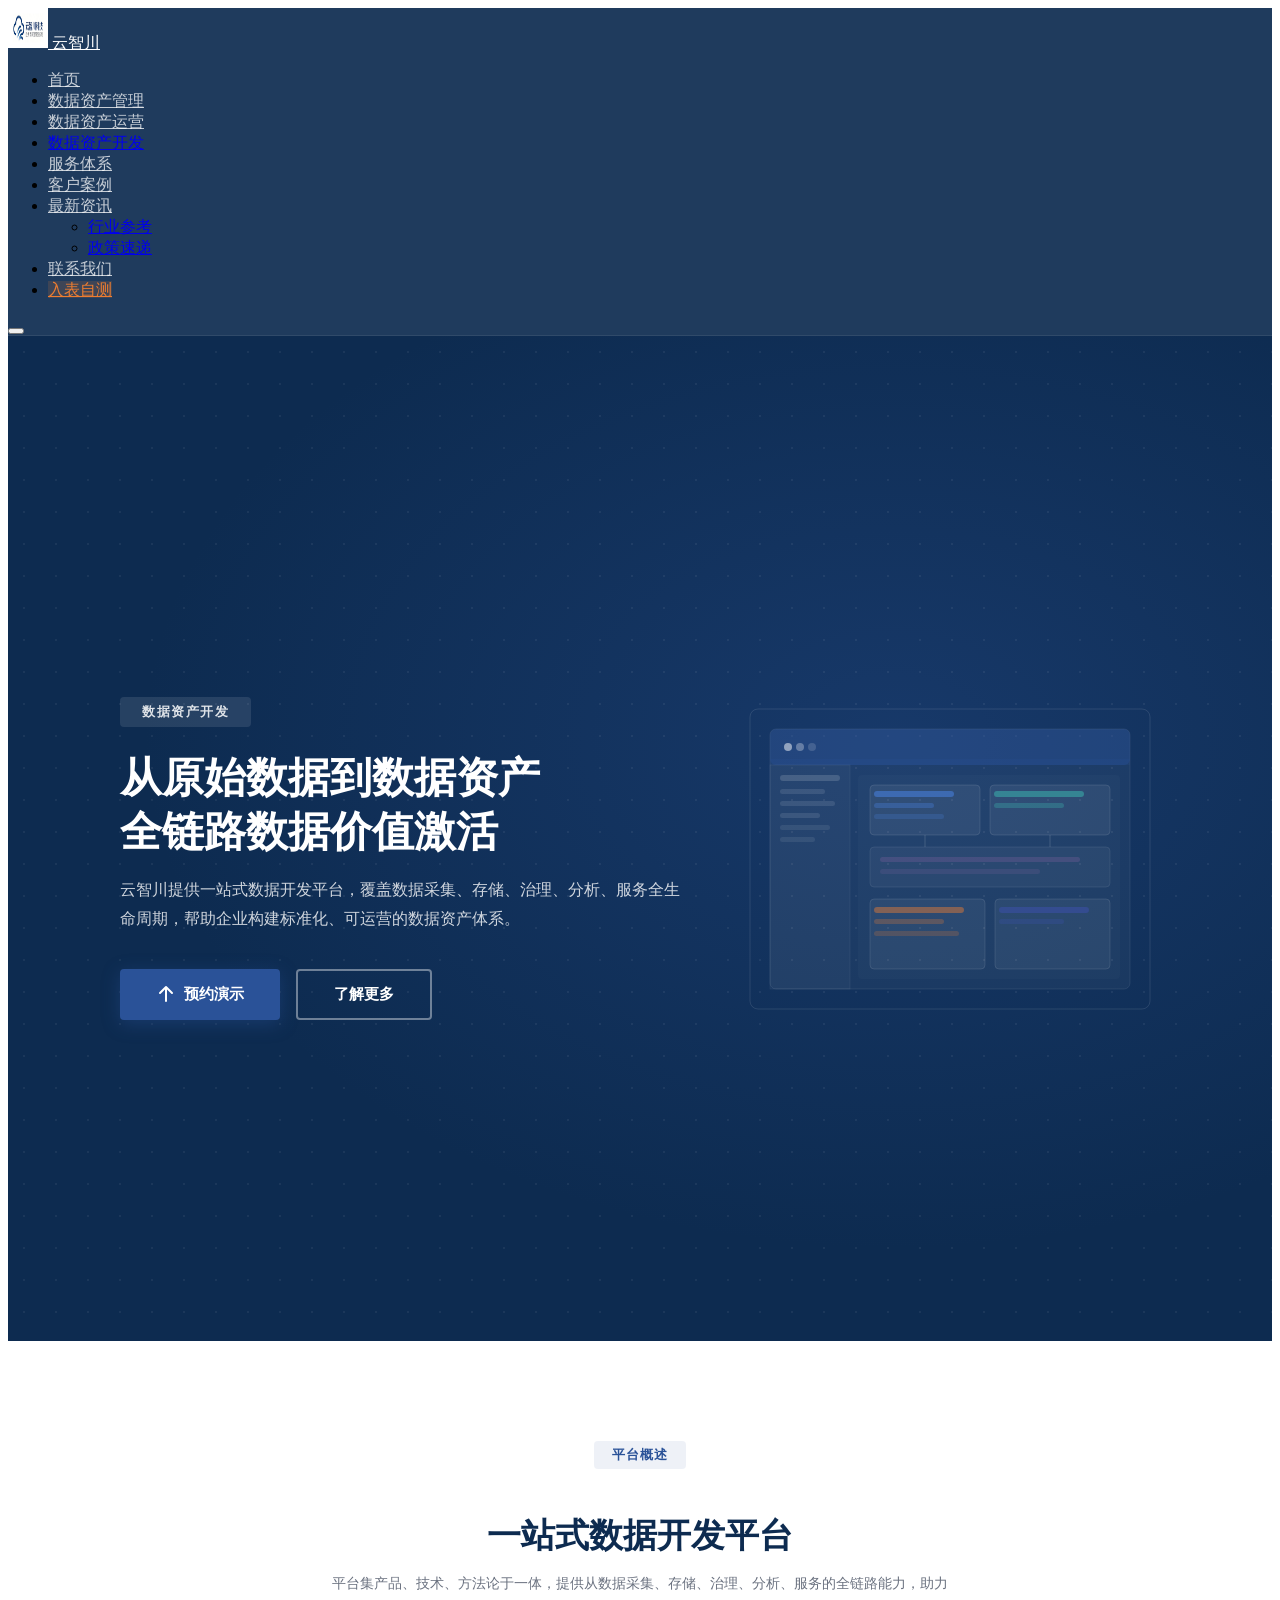
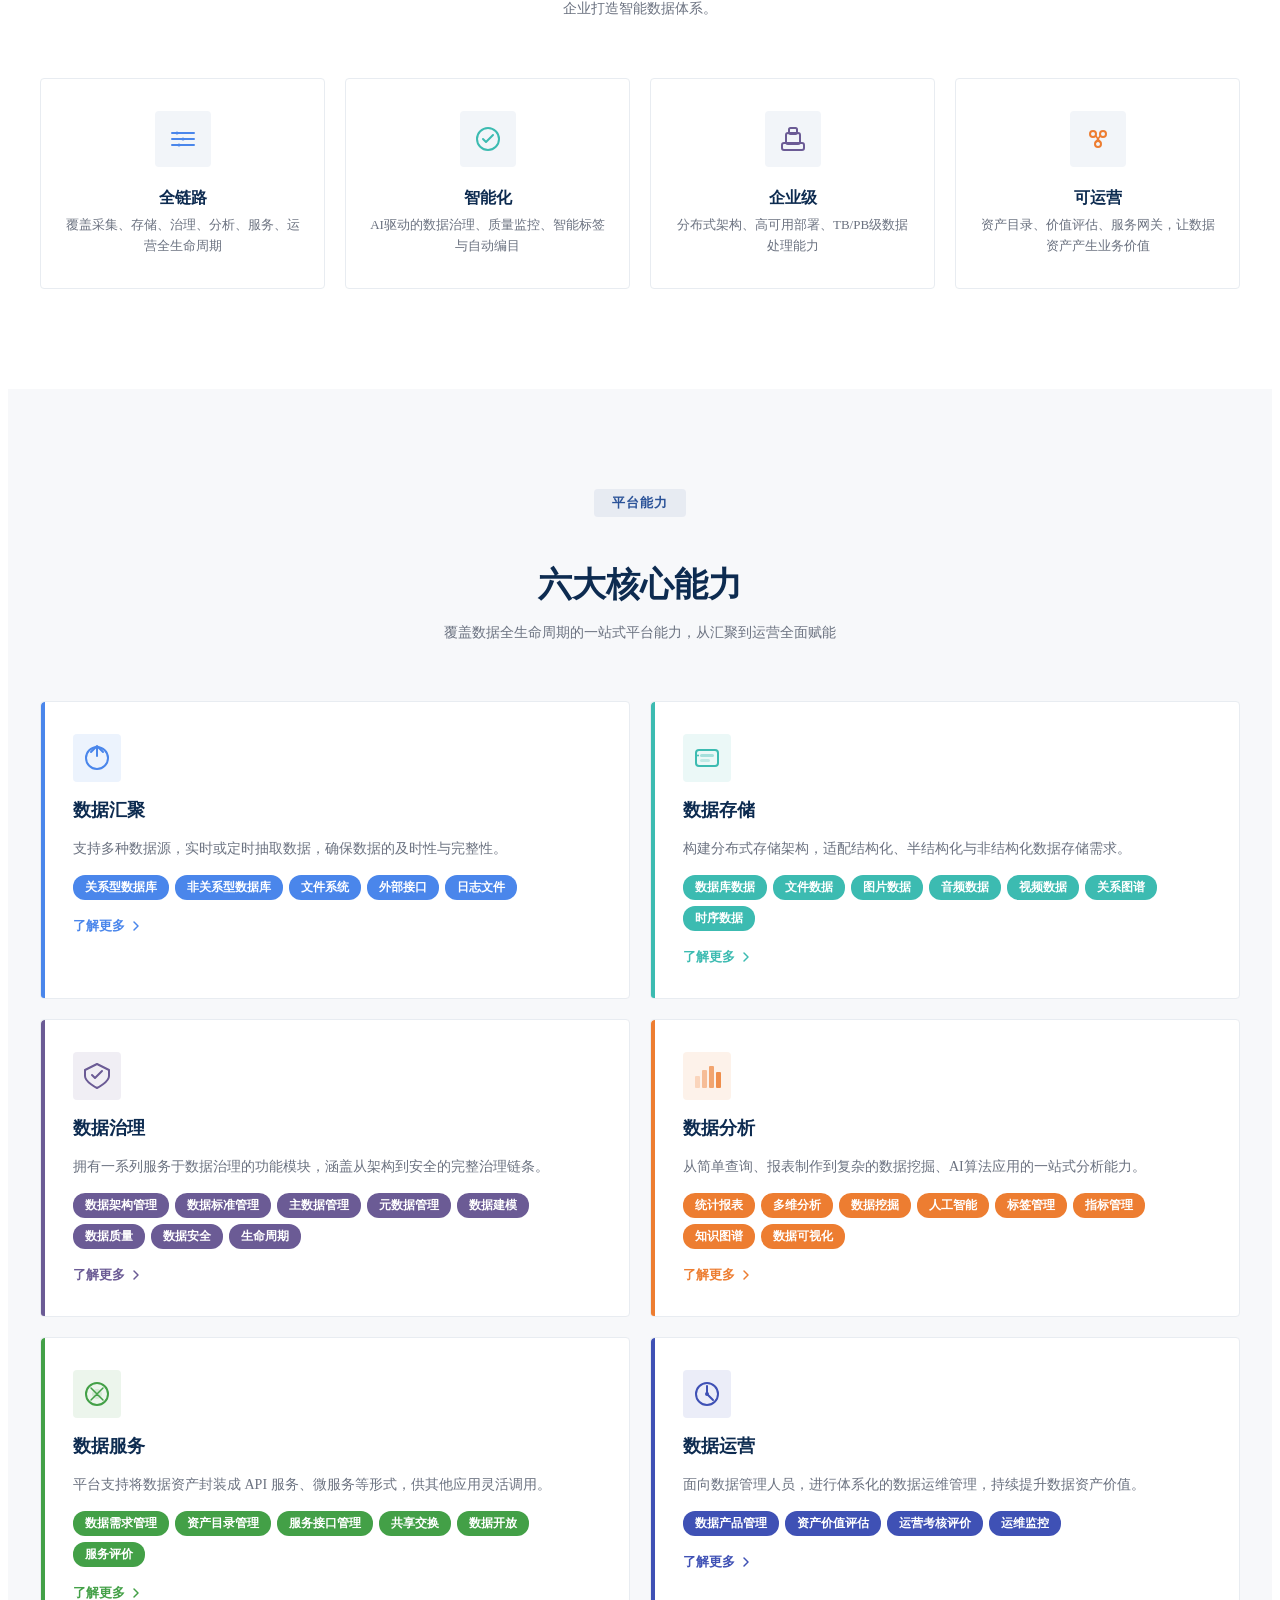
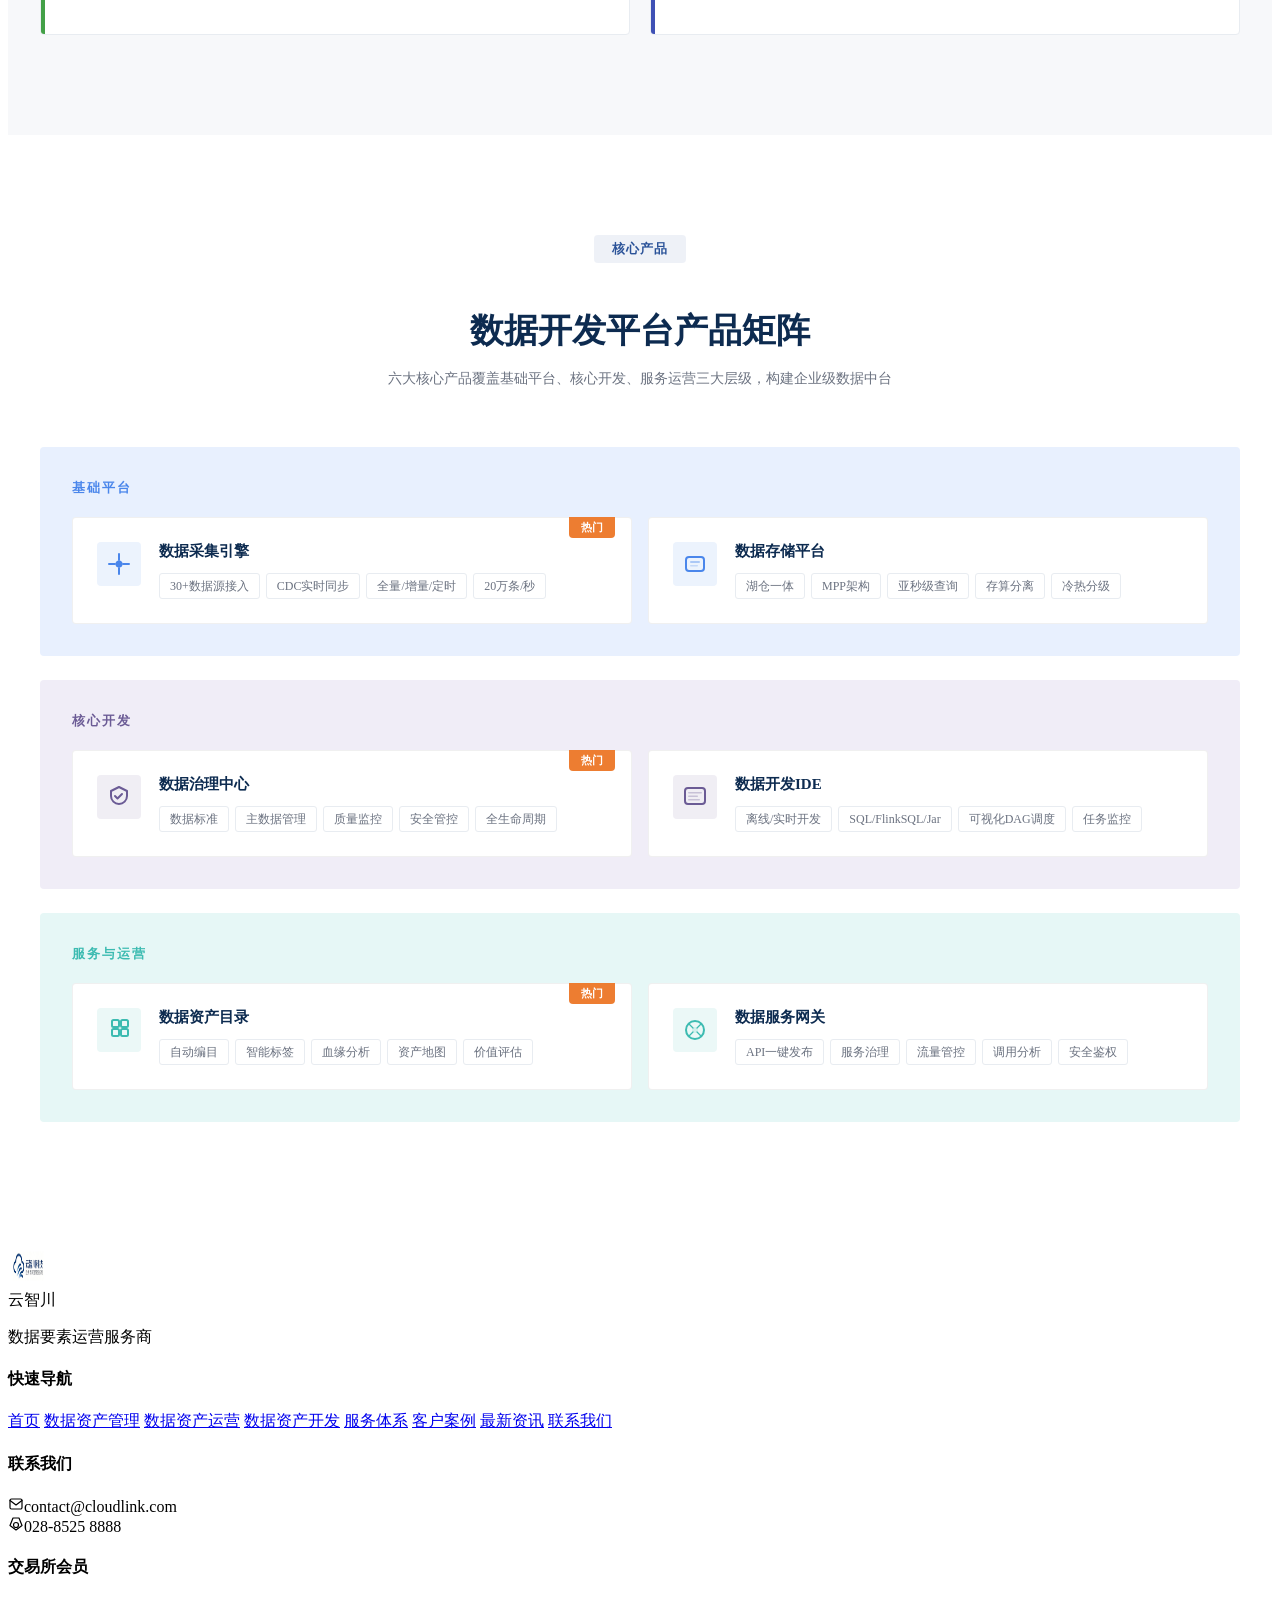
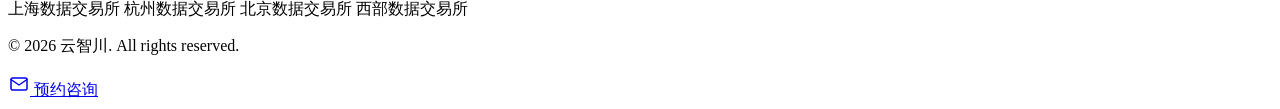
==== commit cfff9156: "替换云智川品牌logo" ====
--- a/data-asset-dev.html
+++ b/data-asset-dev.html
@@ -5,7 +5,7 @@
 <meta name="viewport" content="width=device-width, initial-scale=1.0">
 <meta name="description" content="云智川 - 数据资产开发，从原始数据到数据资产，全链路数据价值激活">
 <title>数据资产开发 | 云智川科技</title>
-<link rel="icon" type="image/png" href="images/logo.png">
+<link rel="icon" type="image/png" href="images/logo.jpg">
 <link rel="stylesheet" href="style.css">
 <style>
 /* ============================================================
@@ -438,7 +438,7 @@
 <header class="site-header" id="header" style="background:rgba(13,43,80,0.92);backdrop-filter:blur(12px);-webkit-backdrop-filter:blur(12px);border-bottom:1px solid rgba(255,255,255,.08);">
   <div class="header-inner">
     <a class="logo" href="index.html" style="color:#fff;">
-      <img src="images/logo.png" alt="云智川科技" width="40" height="40" loading="eager">
+      <img src="images/logo.jpg" alt="云智川科技" width="40" height="40" loading="eager">
       <span class="logo-text">云智川</span>
     </a>
     <nav class="main-nav" id="mainNav">
@@ -783,7 +783,7 @@
   <div class="container">
     <div class="footer-grid">
       <div class="footer-brand">
-        <img src="images/logo.png" alt="" width="40" height="40" loading="lazy">
+        <img src="images/logo.jpg" alt="" width="40" height="40" loading="lazy">
         <div>
           <span class="footer-company">云智川</span>
           <p class="footer-tagline">数据要素运营服务商</p>
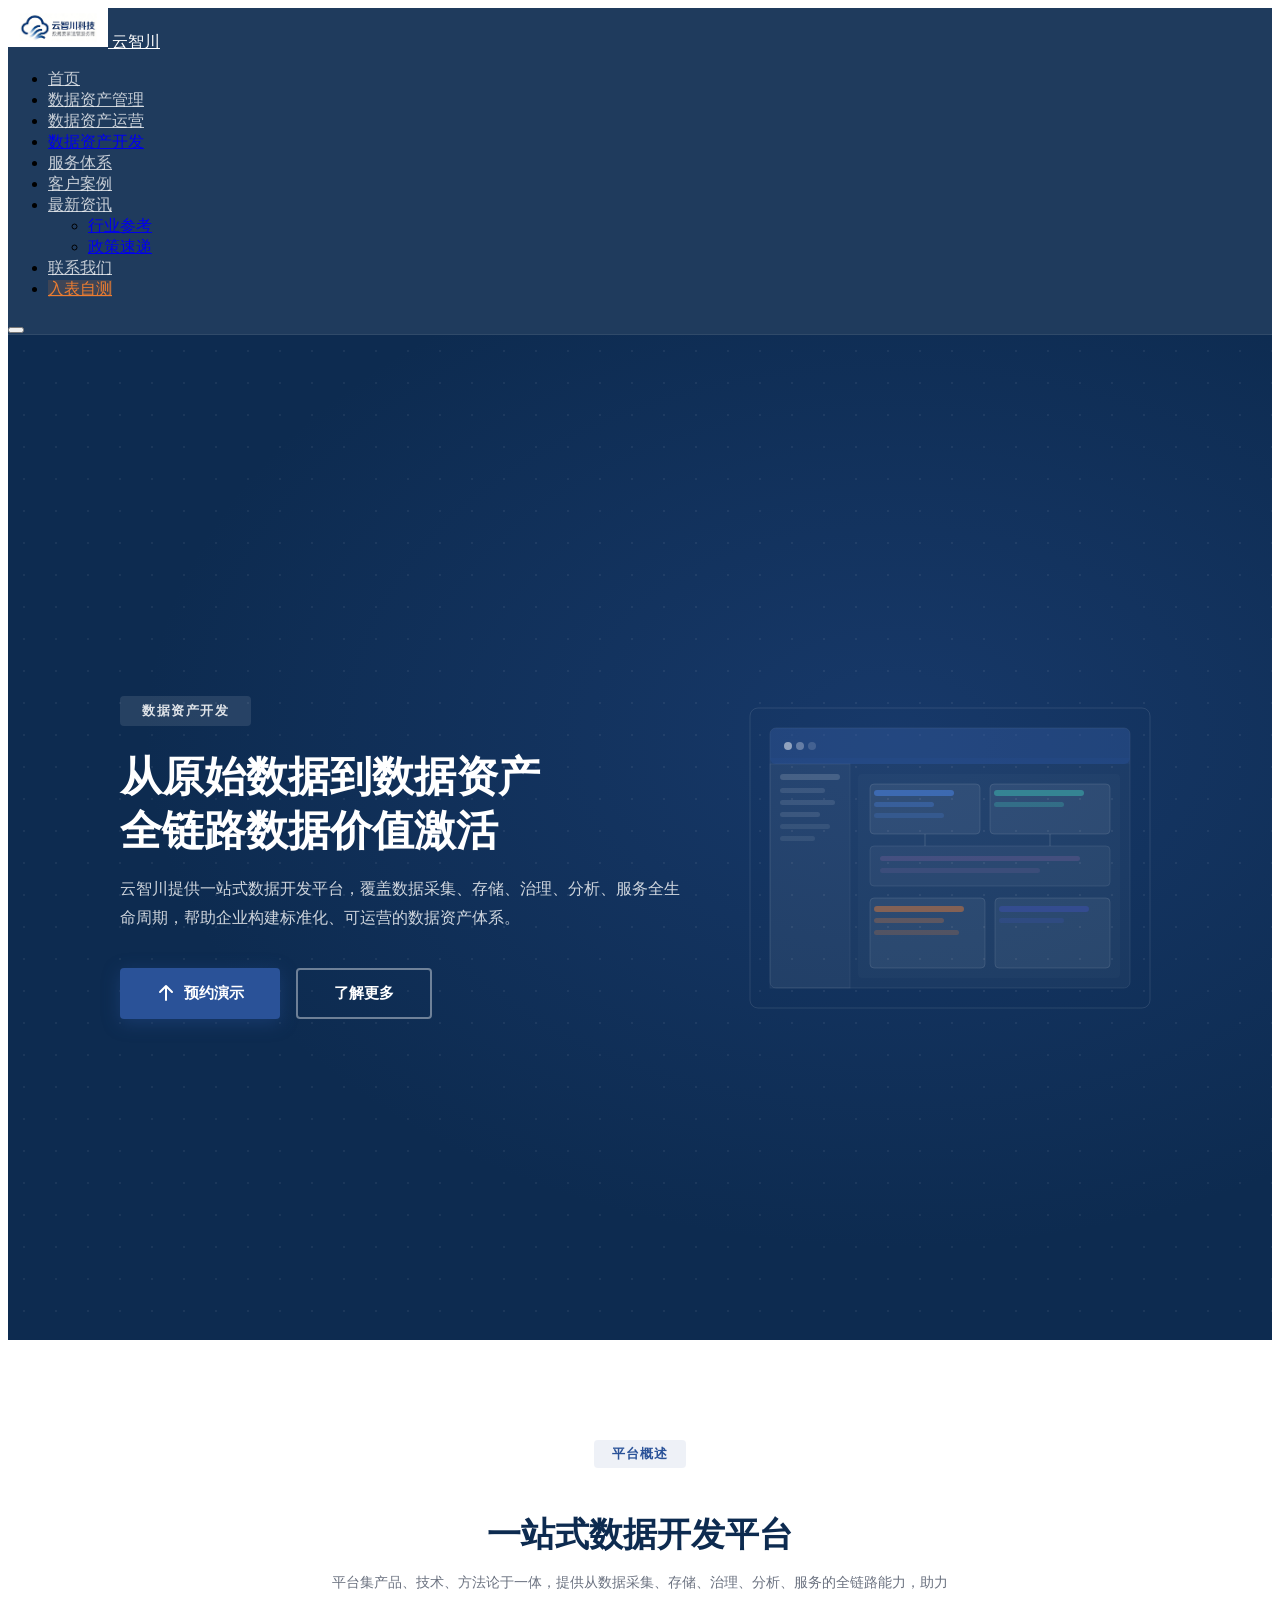
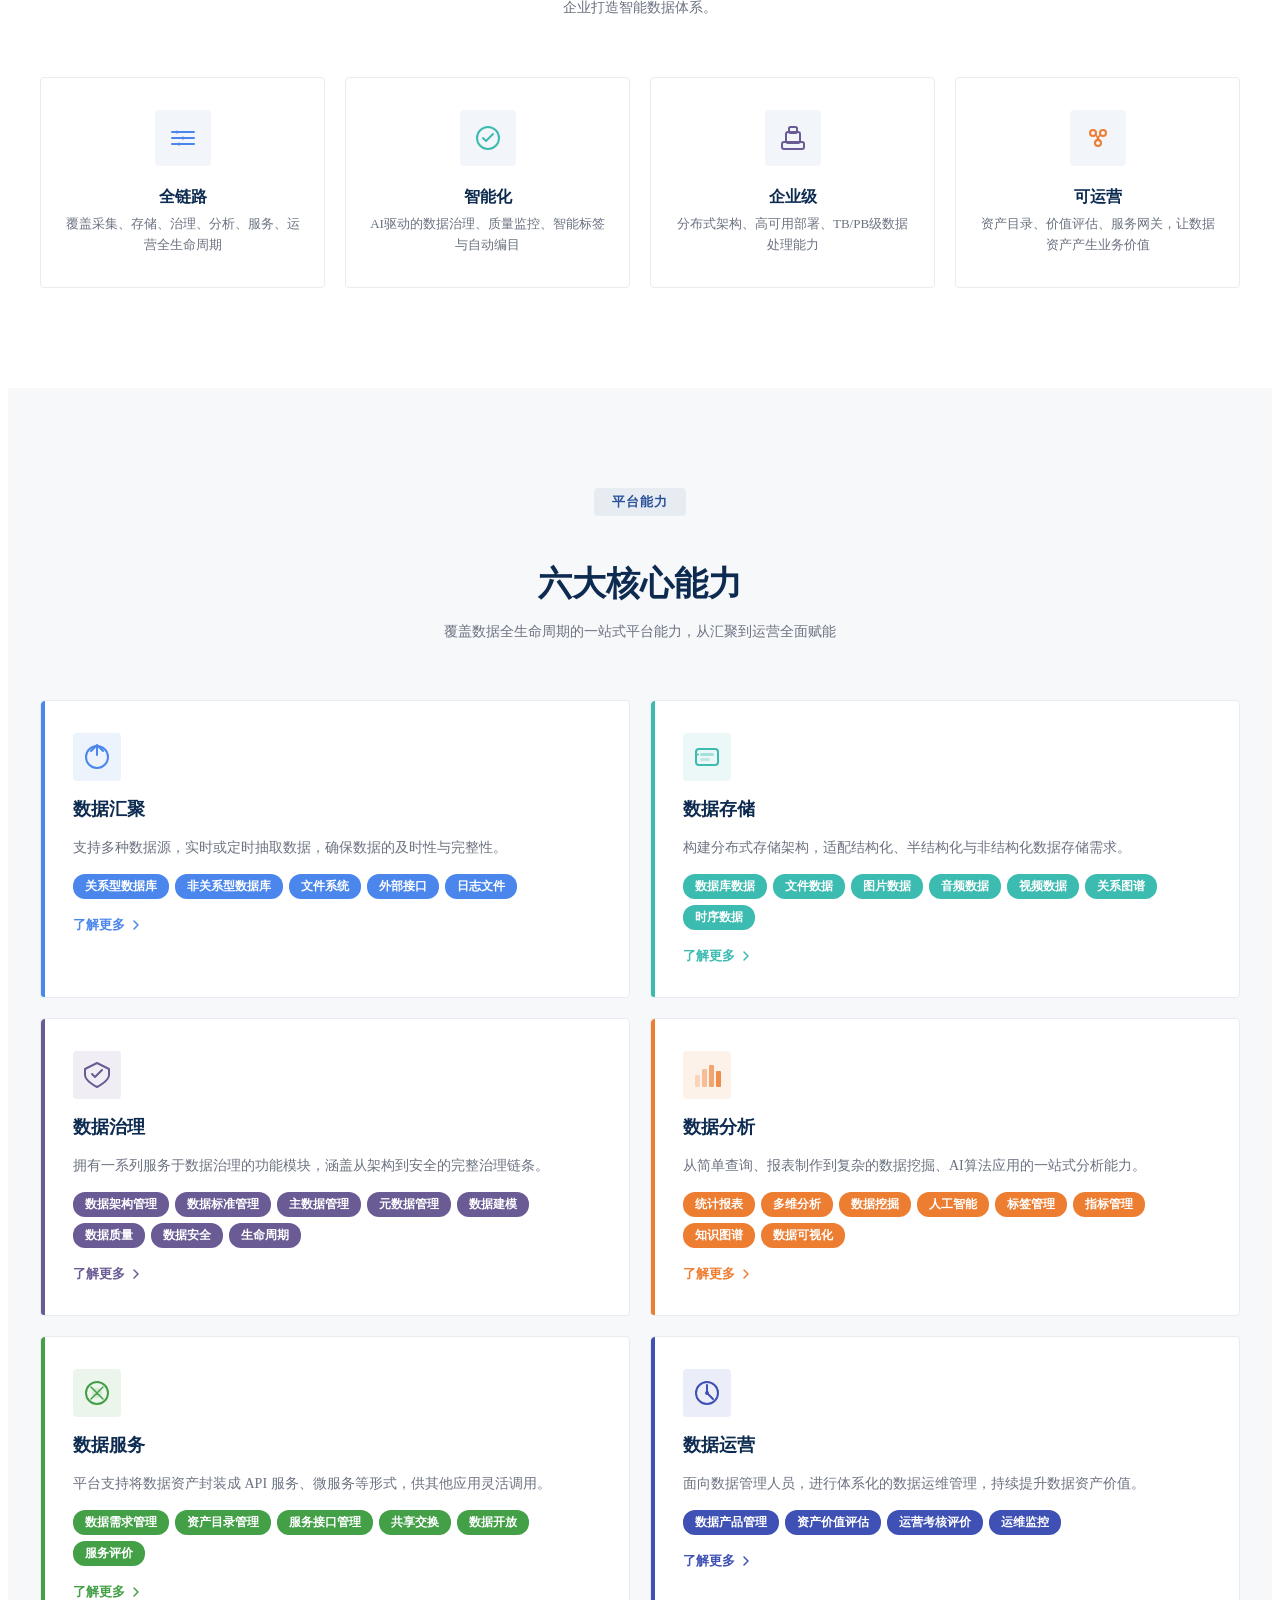
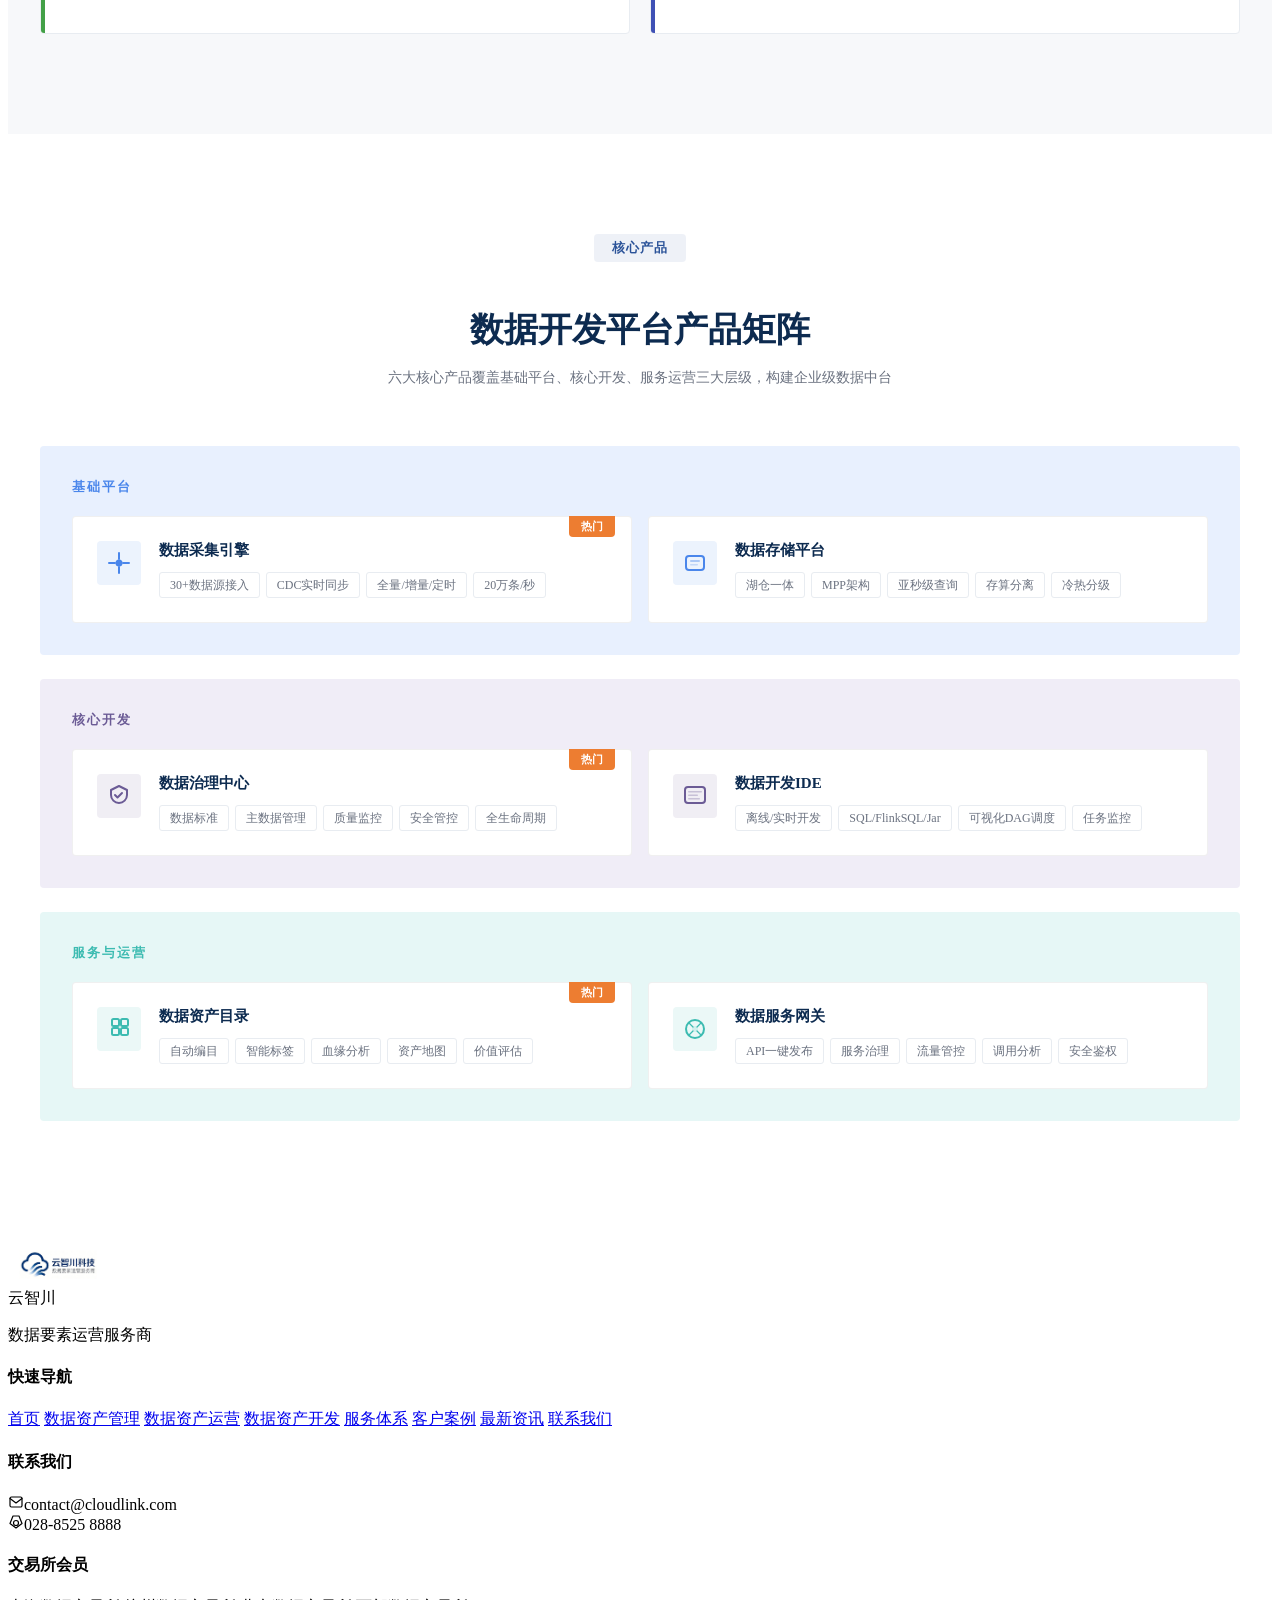
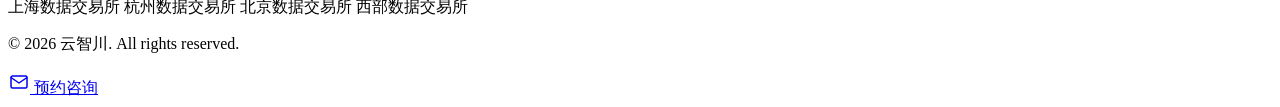
==== commit 3840c4d7: "修正云智川横版logo尺寸" ====
--- a/data-asset-dev.html
+++ b/data-asset-dev.html
@@ -5,7 +5,7 @@
 <meta name="viewport" content="width=device-width, initial-scale=1.0">
 <meta name="description" content="云智川 - 数据资产开发，从原始数据到数据资产，全链路数据价值激活">
 <title>数据资产开发 | 云智川科技</title>
-<link rel="icon" type="image/png" href="images/logo.jpg">
+<link rel="icon" type="image/x-icon" href="images/logo.jpg">
 <link rel="stylesheet" href="style.css">
 <style>
 /* ============================================================
@@ -438,7 +438,7 @@
 <header class="site-header" id="header" style="background:rgba(13,43,80,0.92);backdrop-filter:blur(12px);-webkit-backdrop-filter:blur(12px);border-bottom:1px solid rgba(255,255,255,.08);">
   <div class="header-inner">
     <a class="logo" href="index.html" style="color:#fff;">
-      <img src="images/logo.jpg" alt="云智川科技" width="40" height="40" loading="eager">
+      <img src="images/logo.jpg" alt="云智川科技" width="100" height="39" loading="eager">
       <span class="logo-text">云智川</span>
     </a>
     <nav class="main-nav" id="mainNav">
@@ -783,7 +783,7 @@
   <div class="container">
     <div class="footer-grid">
       <div class="footer-brand">
-        <img src="images/logo.jpg" alt="" width="40" height="40" loading="lazy">
+        <img src="images/logo.jpg" alt="" width="100" height="39" loading="lazy">
         <div>
           <span class="footer-company">云智川</span>
           <p class="footer-tagline">数据要素运营服务商</p>
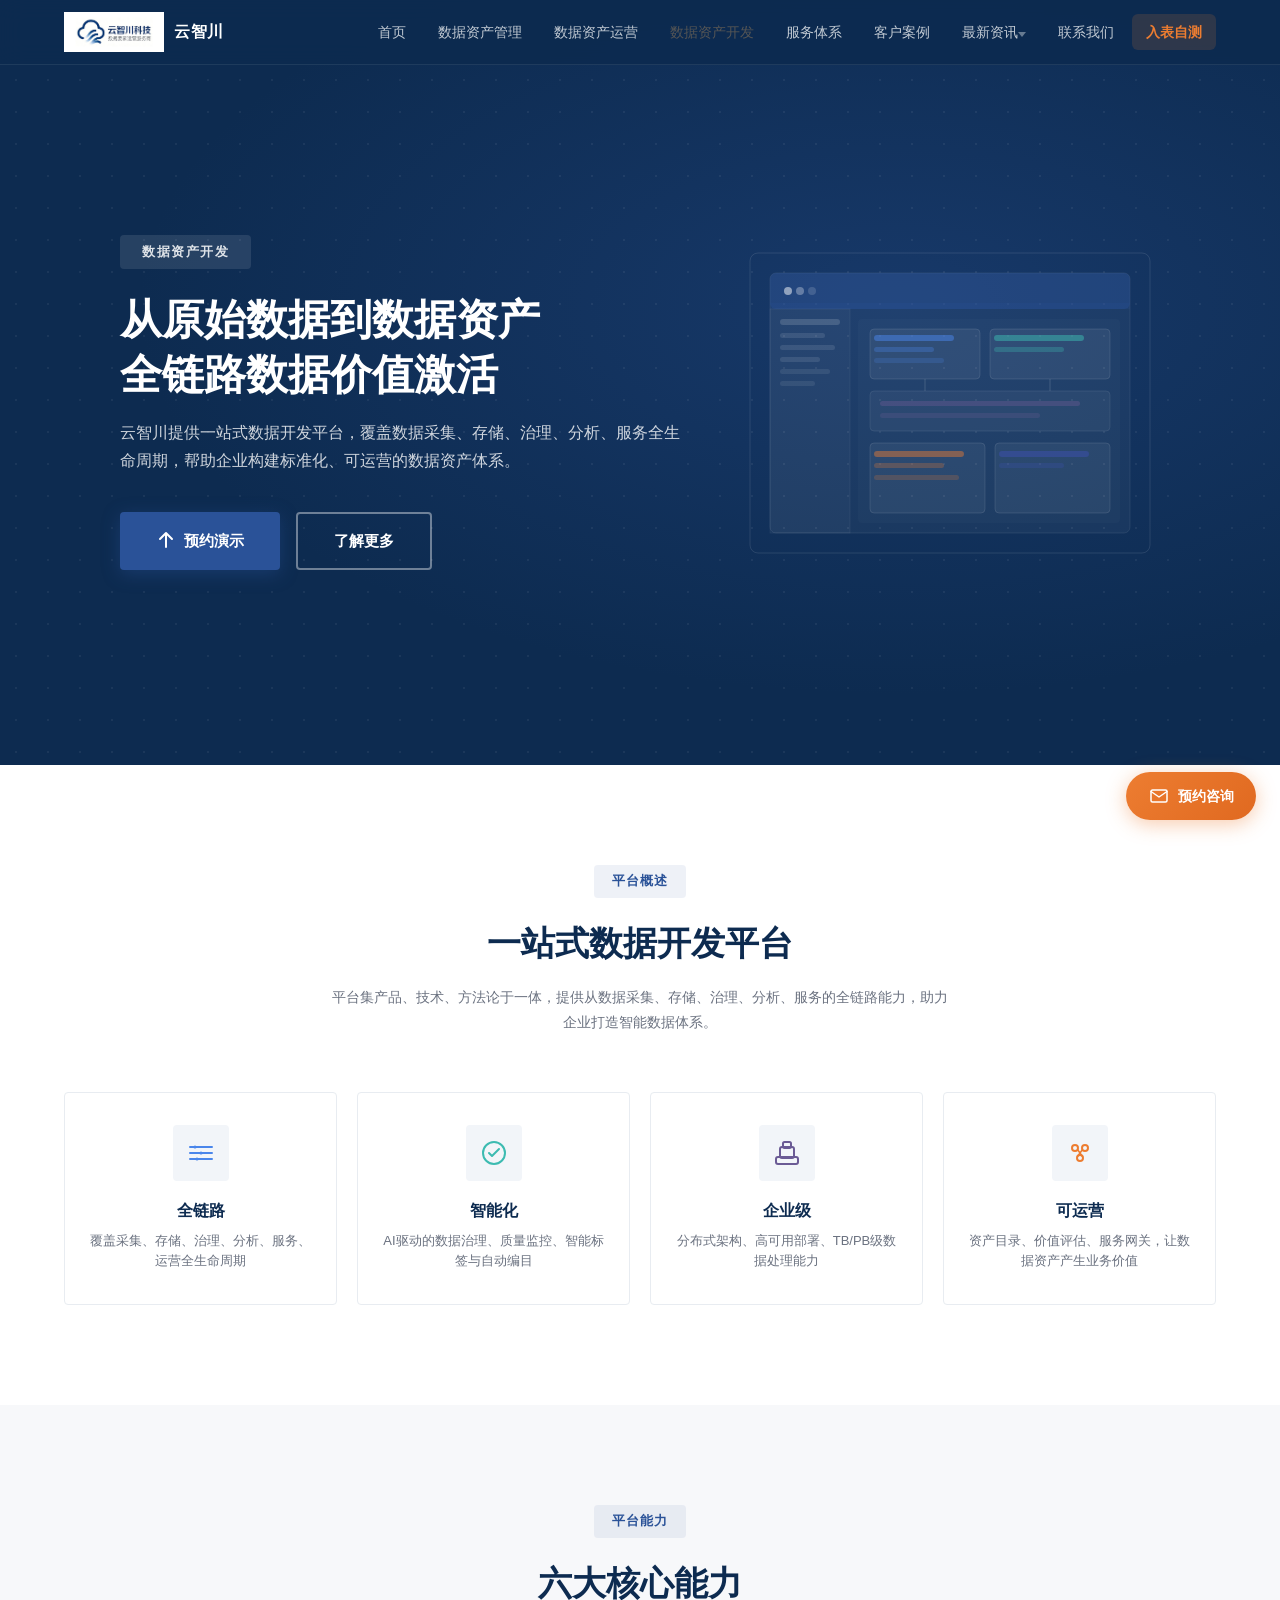
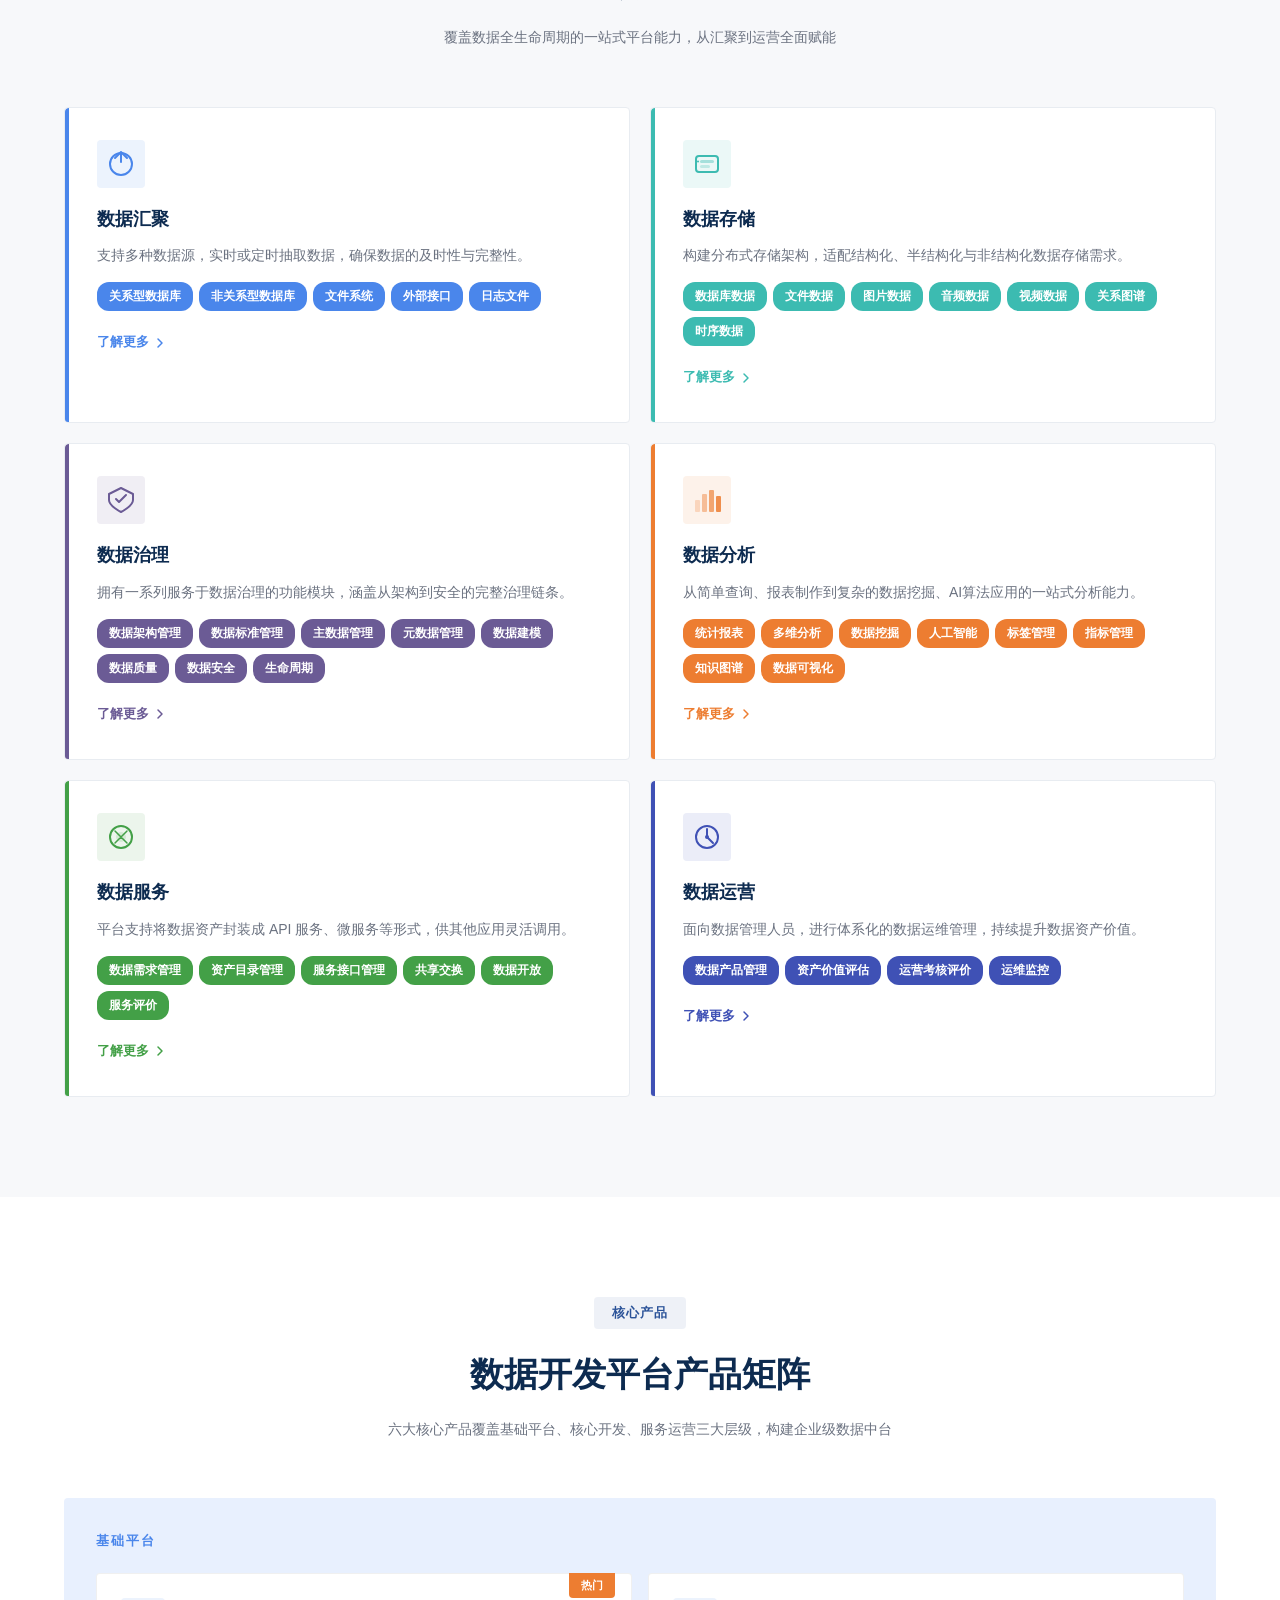
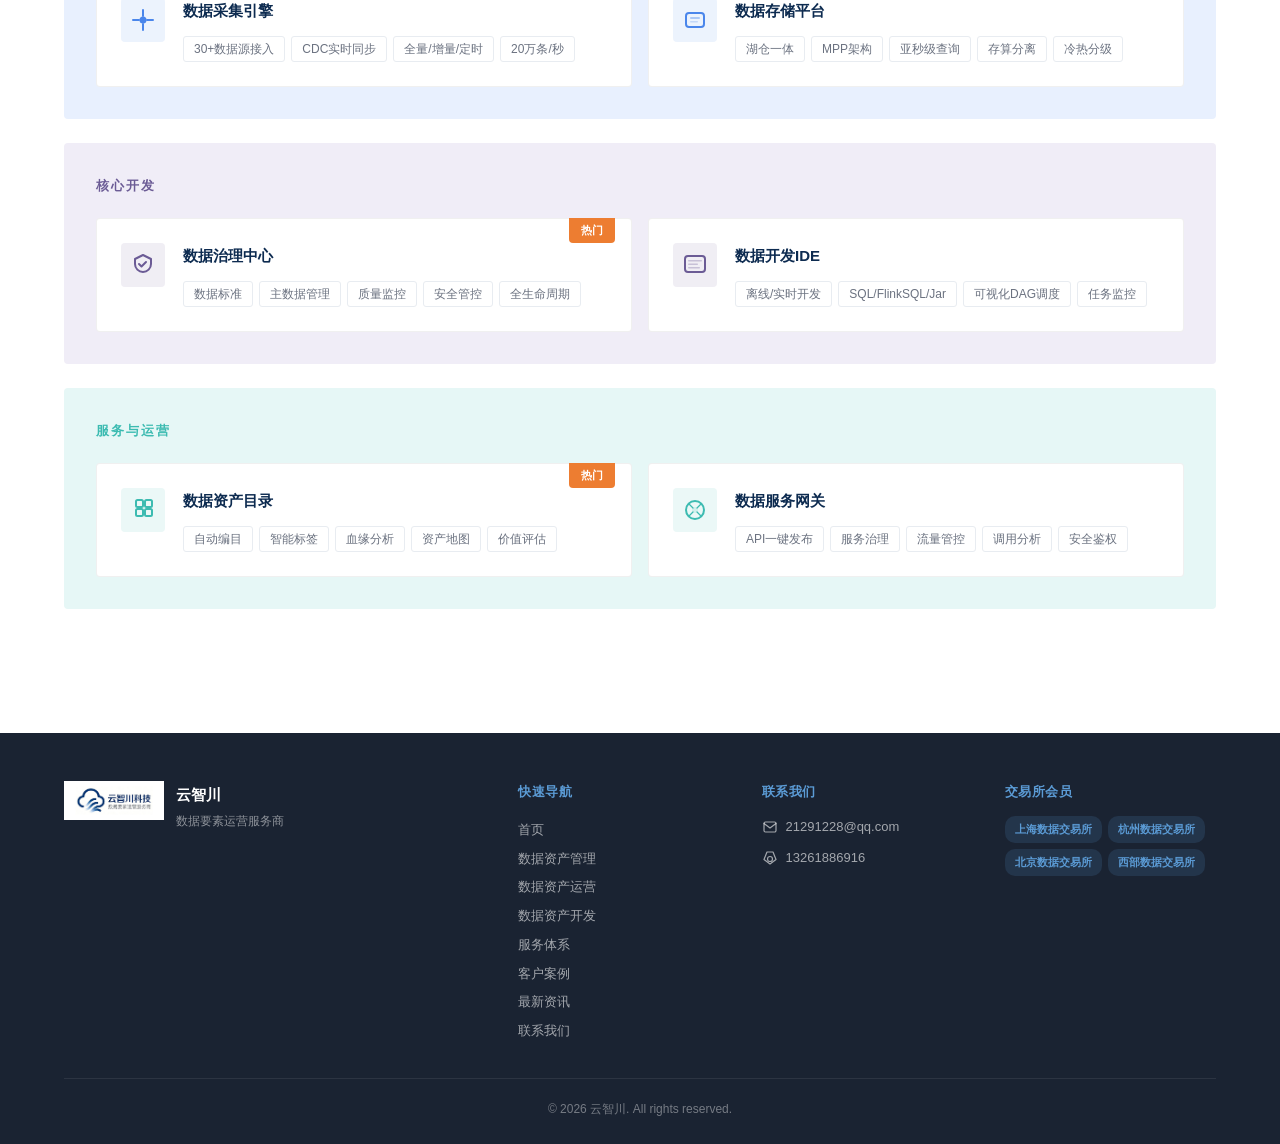
==== commit 251b1435: "更新联系方式" ====
--- a/data-asset-dev.html
+++ b/data-asset-dev.html
@@ -802,8 +802,8 @@
       </div>
       <div class="footer-contact-col">
         <h4>联系我们</h4>
-        <div class="footer-contact-item"><svg width="16" height="16" viewBox="0 0 16 16" fill="none"><path d="M2 4.5A1.5 1.5 0 013.5 3h9A1.5 1.5 0 0114 4.5v7a1.5 1.5 0 01-1.5 1.5h-9A1.5 1.5 0 012 11.5v-7z" stroke="currentColor" stroke-width="1.2"/><path d="M2 4.5L8 9l6-4.5" stroke="currentColor" stroke-width="1.2" stroke-linecap="round" stroke-linejoin="round"/></svg><span>contact@cloudlink.com</span></div>
-        <div class="footer-contact-item"><svg width="16" height="16" viewBox="0 0 16 16" fill="none"><path d="M5 2h6l3 7.5L8 14l-6-4.5 3-7.5z" stroke="currentColor" stroke-width="1.2" stroke-linejoin="round"/><circle cx="8" cy="9" r="2.5" stroke="currentColor" stroke-width="1.2"/></svg><span>028-8525 8888</span></div>
+        <div class="footer-contact-item"><svg width="16" height="16" viewBox="0 0 16 16" fill="none"><path d="M2 4.5A1.5 1.5 0 013.5 3h9A1.5 1.5 0 0114 4.5v7a1.5 1.5 0 01-1.5 1.5h-9A1.5 1.5 0 012 11.5v-7z" stroke="currentColor" stroke-width="1.2"/><path d="M2 4.5L8 9l6-4.5" stroke="currentColor" stroke-width="1.2" stroke-linecap="round" stroke-linejoin="round"/></svg><span>21291228@qq.com</span></div>
+        <div class="footer-contact-item"><svg width="16" height="16" viewBox="0 0 16 16" fill="none"><path d="M5 2h6l3 7.5L8 14l-6-4.5 3-7.5z" stroke="currentColor" stroke-width="1.2" stroke-linejoin="round"/><circle cx="8" cy="9" r="2.5" stroke="currentColor" stroke-width="1.2"/></svg><span>13261886916</span></div>
       </div>
       <div class="footer-badges-col">
         <h4>交易所会员</h4>
--- a/style.css
+++ b/style.css
@@ -0,0 +1,617 @@
+/* ========== RESET & BASE ========== */
+*,*::before,*::after{box-sizing:border-box;margin:0;padding:0}
+html{scroll-behavior:smooth;scroll-padding-top:80px;-webkit-font-smoothing:antialiased}
+body{font-family:-apple-system,BlinkMacSystemFont,"Segoe UI","PingFang SC","Microsoft YaHei",sans-serif;font-size:16px;line-height:1.75;color:#333;background:#fff;overflow-x:hidden}
+
+a{text-decoration:none;color:inherit}
+img{max-width:100%;height:auto;display:block}
+ul,ol{list-style:none}
+
+.container{max-width:1200px;margin:0 auto;padding:0 24px}
+
+/* ========== HEADER ========== */
+.site-header{position:fixed;top:0;left:0;right:0;z-index:1000;background:rgba(255,255,255,.95);backdrop-filter:blur(12px);-webkit-backdrop-filter:blur(12px);border-bottom:1px solid rgba(0,0,0,.06);transition:all .3s}
+.header-inner{max-width:1200px;margin:0 auto;padding:0 24px;display:flex;align-items:center;justify-content:space-between;height:64px}
+.logo{display:flex;align-items:center;gap:10px;font-weight:700;font-size:16px;color:#44546A;white-space:nowrap}
+.logo img{width:100px;height:auto}
+.logo-text{letter-spacing:.5px}
+.main-nav ul{display:flex;gap:4px}
+.main-nav a{display:block;padding:6px 14px;border-radius:6px;font-size:14px;color:#555;transition:all .2s;white-space:nowrap}
+.main-nav a:hover,.main-nav a.active{color:#5B9BD5;background:rgba(91,155,213,.08)}
+.main-nav a.nav-cta{color:#ED7D31;font-weight:600;background:rgba(237,125,49,.08)}
+.main-nav a.nav-cta:hover{background:rgba(237,125,49,.15)}
+.menu-toggle{display:none;flex-direction:column;justify-content:center;gap:5px;width:32px;height:32px;background:none;border:none;cursor:pointer;padding:0}
+.menu-toggle span{display:block;width:100%;height:2px;background:#44546A;border-radius:1px;transition:all .3s}
+
+/* ========== NAV DROPDOWN ========== */
+.nav-dropdown{position:relative}
+.nav-dropdown-toggle{display:flex;align-items:center;gap:4px}
+.nav-dropdown-toggle::after{content:"";display:inline-block;width:0;height:0;border-left:4px solid transparent;border-right:4px solid transparent;border-top:5px solid currentColor;opacity:.5;transition:transform .25s}
+.nav-dropdown:hover .nav-dropdown-toggle::after{transform:rotate(180deg)}
+.nav-dropdown-menu{position:absolute;top:100%;left:50%;transform:translateX(-50%);min-width:140px;padding:8px 0;background:#fff;border-radius:10px;box-shadow:0 8px 30px rgba(0,0,0,.1);opacity:0;visibility:hidden;transform:translateX(-50%) translateY(8px);transition:all .25s;list-style:none;z-index:100}
+.nav-dropdown:hover .nav-dropdown-menu{opacity:1;visibility:visible;transform:translateX(-50%) translateY(0)}
+.nav-dropdown-menu li{display:block}
+.nav-dropdown-menu a{display:block;padding:8px 20px;font-size:14px;color:#44546A;white-space:nowrap;transition:all .2s}
+.nav-dropdown-menu a:hover{color:#2a5298;background:#f0f4fa}
+@media (max-width:767px){
+  .nav-dropdown-menu{position:static;transform:none;box-shadow:none;opacity:1;visibility:visible;padding:0 0 0 24px;display:none}
+  .nav-dropdown.open .nav-dropdown-menu{display:block}
+}
+
+/* ========== NEWS SUBSECTION ========== */
+.news-subsection{margin-bottom:48px}
+.news-subsection:last-child{margin-bottom:0}
+.news-subsection-title{font-size:20px;font-weight:700;color:#2a5298;margin-bottom:20px;padding-left:14px;border-left:4px solid #3b6ec4}
+
+/* ========== HERO CAROUSEL ========== */
+.hero-carousel{position:relative;height:100vh;min-height:560px;overflow:hidden;background:#fff}
+.hero-slides{position:relative;width:100%;height:100%}
+.hero-slide{position:absolute;top:0;left:0;width:100%;height:100%;display:flex;align-items:center;justify-content:center;opacity:0;transform:scale(.97);transition:opacity .8s ease,transform .8s ease;pointer-events:none}
+.hero-slide.active{opacity:1;transform:scale(1);pointer-events:auto}
+.hero-slide-bg{position:absolute;inset:0;z-index:0}
+.hero-bg-1{background:linear-gradient(160deg,#fafafe 0%,#f2f0fa 35%,#ede8f7 65%,#e8e3f3 100%)}
+.hero-bg-2{background:linear-gradient(160deg,#fafafe 0%,#eff4fb 35%,#e6edf7 65%,#dce6f2 100%)}
+.hero-bg-3{background:linear-gradient(160deg,#fafafe 0%,#f4f0f7 35%,#ece5f3 65%,#e5dbf0 100%)}
+.hero-bg-art{position:absolute;inset:0;z-index:1;width:100%;height:100%}
+.hero-slide-content{position:relative;z-index:2;text-align:center;padding:0 24px;max-width:780px}
+.hero-slide-title{font-size:clamp(24px,4.5vw,44px);font-weight:800;color:#1a2a40;line-height:1.45;margin-bottom:22px;letter-spacing:.5px}
+.hero-slide-title::first-line{color:#2a5298}
+.hero-slide-desc{font-size:clamp(14px,1.6vw,17px);color:#6b7280;line-height:1.8;margin-bottom:36px;max-width:580px;margin-left:auto;margin-right:auto}
+.btn-cta{display:inline-block;padding:14px 42px;font-size:15px;font-weight:700;color:#fff;background:linear-gradient(135deg,#3b6ec4,#2a5298);border-radius:8px;transition:all .3s;box-shadow:0 4px 18px rgba(42,82,152,.3)}
+.btn-cta:hover{transform:translateY(-2px);box-shadow:0 8px 28px rgba(42,82,152,.45)}
+.hero-slide-decors{position:absolute;bottom:20%;left:12%;display:flex;align-items:center;gap:6px;z-index:1}
+.decor-diamond{display:block;width:12px;height:12px;background:#3b6ec4;transform:rotate(45deg);border-radius:2px;opacity:.7}
+.decor-line{display:block;width:80px;height:2px;background:linear-gradient(90deg,#3b6ec4,transparent);border-radius:1px}
+.decor-line.secondary{width:50px;opacity:.5}
+.decor-line.tertiary{width:30px;opacity:.25}
+.hero-indicators{position:absolute;bottom:80px;left:50%;transform:translateX(-50%);z-index:3;display:flex;gap:10px}
+.hero-dot{width:10px;height:10px;border-radius:50%;border:none;background:rgba(59,110,196,.25);cursor:pointer;transition:all .3s;padding:0}
+.hero-dot.active,.hero-dot:hover{background:#3b6ec4;width:28px;border-radius:5px}
+.hero-scroll-hint{position:absolute;bottom:28px;left:50%;transform:translateX(-50%);z-index:2;animation:scrollPulse 2s infinite}
+.hero-scroll-hint span{display:block;width:24px;height:24px;border-right:2px solid rgba(59,110,196,.3);border-bottom:2px solid rgba(59,110,196,.3);transform:rotate(45deg)}
+@keyframes scrollPulse{0%,100%{opacity:.3;transform:translateX(-50%) translateY(0)}50%{opacity:1;transform:translateX(-50%) translateY(8px)}}
+
+/* ========== SECTIONS ========== */
+.section{padding:80px 0}
+.section-alt{background:#f7f8fa}
+.section-header{text-align:center;margin-bottom:56px}
+.section-num{display:inline-block;font-size:13px;font-weight:700;color:#ED7D31;background:rgba(237,125,49,.1);padding:4px 14px;border-radius:20px;margin-bottom:12px;letter-spacing:1px}
+.section-header h2{font-size:clamp(24px,3.5vw,36px);font-weight:800;color:#1a2332;margin-bottom:10px}
+.section-desc{font-size:16px;color:#777;max-width:560px;margin:0 auto}
+
+.subsection{margin-bottom:56px}
+.subsection h3{font-size:20px;font-weight:700;color:#1a2332;margin-bottom:24px}
+.subsection h3 span{color:#5B9BD5;margin-right:8px}
+
+/* ========== METHODOLOGY STRIP ========== */
+.methodology-strip{padding:64px 0;background:#fff}
+.methodology-flow{display:flex;align-items:flex-start;justify-content:center;gap:0;flex-wrap:wrap}
+.method-step{text-align:center;flex:0 0 160px;padding:0 8px}
+.method-icon{margin:0 auto 12px}
+.method-num{font-size:12px;font-weight:700;color:#ED7D31;margin-bottom:6px}
+.method-step h4{font-size:15px;font-weight:700;color:#44546A;margin-bottom:6px}
+.method-step p{font-size:12px;color:#888;line-height:1.6}
+.method-connector{display:flex;align-items:flex-start;padding-top:14px;flex-shrink:0}
+
+/* ========== TRUST STRIP ========== */
+.trust-strip{padding:28px 0;background:#1a2332}
+.trust-grid{display:flex;justify-content:center;gap:48px;flex-wrap:wrap}
+.trust-item{text-align:center;color:#fff;display:flex;flex-direction:column;align-items:center;gap:6px}
+.trust-icon{margin-bottom:2px}
+.trust-num{font-size:24px;font-weight:800;color:#ED7D31}
+.trust-label{font-size:12px;color:rgba(255,255,255,.6);line-height:1.5;text-align:center}
+
+/* ========== MECHANISM / PILLARS ========== */
+.principle-card{background:#fff;border-left:4px solid #ED7D31;padding:16px 24px;margin-bottom:28px;border-radius:0 8px 8px 0;box-shadow:0 2px 12px rgba(0,0,0,.04)}
+.principle-icon{color:#ED7D31;font-size:18px;margin-bottom:6px}
+.principle-card blockquote{font-size:18px;font-weight:600;color:#1a2332;font-style:normal}
+.triple-pillars{display:grid;grid-template-columns:repeat(3,1fr);gap:20px;margin-bottom:20px}
+.pillar{background:#fff;padding:28px 24px;border-radius:10px;text-align:center;box-shadow:0 2px 16px rgba(0,0,0,.04);border:1px solid #eef0f4;transition:transform .2s,box-shadow .2s}
+.pillar:hover{transform:translateY(-3px);box-shadow:0 6px 24px rgba(0,0,0,.08)}
+.pillar h4{font-size:17px;font-weight:700;color:#44546A;margin-bottom:8px}
+.pillar p{font-size:13px;color:#888}
+.highlight-stats{text-align:center;font-size:14px;color:#555;margin-top:16px}
+.highlight-stats .accent{color:#ED7D31;font-weight:700}
+
+/* ========== DELIVERABLES ========== */
+.deliverables{display:grid;grid-template-columns:repeat(4,1fr);gap:16px}
+.deliverable-card{background:#fff;padding:24px 20px;border-radius:10px;text-align:center;border:1px solid #eef0f4;box-shadow:0 2px 12px rgba(0,0,0,.03);transition:transform .2s}
+.deliverable-card:hover{transform:translateY(-3px)}
+.deliverable-icon{font-size:32px;margin-bottom:10px}
+.deliverable-card h4{font-size:14px;font-weight:700;color:#44546A;margin-bottom:8px;line-height:1.5}
+.deliverable-card p{font-size:12px;color:#888;margin-bottom:10px}
+.deliverable-cycle{font-size:11px;color:#5B9BD5;font-weight:600;background:rgba(91,155,213,.08);padding:3px 10px;border-radius:12px;display:inline-block}
+
+/* ========== SYSTEM SHOWCASE ========== */
+.system-showcase{display:grid;grid-template-columns:1fr 1fr;gap:32px;align-items:start}
+.system-features{display:flex;flex-direction:column;gap:14px}
+.sys-feature{background:#fff;padding:16px 20px;border-radius:8px;border-left:3px solid #5B9BD5;box-shadow:0 2px 8px rgba(0,0,0,.03)}
+.sys-feature h4{font-size:14px;font-weight:700;color:#44546A;margin-bottom:4px}
+.sys-feature p{font-size:12px;color:#888;line-height:1.6}
+.tag{display:inline-block;font-size:10px;font-weight:700;color:#ED7D31;background:rgba(237,125,49,.1);padding:1px 8px;border-radius:10px;margin-left:6px;vertical-align:middle}
+.system-images{display:flex;flex-direction:column;gap:12px}
+.system-images img{border-radius:8px;box-shadow:0 4px 20px rgba(0,0,0,.08);width:100%}
+
+/* ========== FINANCE FLOW ========== */
+.finance-flow{display:flex;align-items:center;justify-content:center;flex-wrap:wrap;gap:8px;margin-bottom:28px;font-size:14px;font-weight:600}
+.finance-step{padding:8px 16px;background:#fff;border-radius:6px;color:#44546A;box-shadow:0 1px 6px rgba(0,0,0,.04)}
+.finance-step.accent-step{color:#ED7D31;background:rgba(237,125,49,.08)}
+.finance-connector{color:#5B9BD5;font-size:18px}
+.finance-detail{display:grid;grid-template-columns:repeat(3,1fr);gap:20px}
+.detail-card{background:#fff;padding:24px;border-radius:10px;border:1px solid #eef0f4}
+.detail-card h4{font-size:15px;font-weight:700;color:#44546A;margin-bottom:12px}
+.detail-card ol,.detail-card ul{padding-left:20px;font-size:13px;color:#555;line-height:2}
+.bank-grid{display:flex;flex-wrap:wrap;gap:8px;margin-top:8px}
+.bank-item{font-size:12px;padding:4px 12px;background:rgba(91,155,213,.08);color:#5B9BD5;border-radius:14px;font-weight:600}
+
+/* ========== PYRAMID ========== */
+.pyramid{display:flex;flex-direction:column;align-items:center;gap:12px;max-width:600px;margin:0 auto}
+.pyramid-level{padding:14px 24px;border-radius:8px;text-align:center;background:#fff;border:1px solid #eef0f4;transition:transform .2s}
+.pyramid-level:hover{transform:translateY(-2px)}
+.pyramid-level strong{display:block;font-size:15px;font-weight:700;color:#44546A;margin-bottom:4px}
+.pyramid-level p{font-size:12px;color:#888}
+.level-1{width:70%;box-shadow:0 2px 12px rgba(91,155,213,.12);border-color:rgba(91,155,213,.3)}
+.level-2{width:75%}
+.level-3{width:80%}
+.level-4{width:85%}
+.level-5{width:95%}
+
+/* ========== VALUE CHAIN & ECO ========== */
+.value-chain{display:flex;align-items:center;justify-content:center;flex-wrap:wrap;gap:8px;font-size:13px;font-weight:600;color:#555;margin-bottom:28px;padding:20px;background:#fff;border-radius:10px;border:1px solid #eef0f4}
+.value-chain span{color:#44546A}
+.value-chain span:nth-child(odd){padding:6px 14px;background:rgba(91,155,213,.06);border-radius:6px}
+.ecosystem h4{font-size:15px;font-weight:700;color:#44546A;margin-bottom:14px;text-align:center}
+.eco-grid{display:flex;justify-content:center;flex-wrap:wrap;gap:12px}
+.eco-item{padding:8px 20px;background:#fff;border-radius:20px;font-size:13px;font-weight:600;color:#5B9BD5;border:1px solid rgba(91,155,213,.2);box-shadow:0 2px 8px rgba(0,0,0,.03)}
+
+/* ========== SERVICE CARDS ========== */
+.service-matrix{display:grid;grid-template-columns:repeat(4,1fr);gap:16px}
+.service-card{background:#fff;padding:28px 20px;border-radius:12px;border:1px solid #eef0f4;text-align:center;transition:all .25s;box-shadow:0 2px 12px rgba(0,0,0,.03);display:flex;flex-direction:column}
+.service-card:hover{transform:translateY(-4px);box-shadow:0 8px 28px rgba(0,0,0,.08);border-color:rgba(91,155,213,.2)}
+.service-card-icon{margin-bottom:12px;display:flex;justify-content:center}
+.service-card-tag{font-size:10px;font-weight:700;color:#ED7D31;background:rgba(237,125,49,.08);padding:2px 10px;border-radius:10px;display:inline-block;margin-bottom:8px}
+.service-card h4{font-size:15px;font-weight:700;color:#44546A;margin-bottom:6px}
+.service-card p{font-size:13px;color:#667;line-height:1.65;text-align:left;margin-bottom:16px}
+.service-card-meta{border-top:1px solid #eef0f4;padding-top:14px;margin-top:auto;display:flex;flex-direction:column;gap:6px}
+.meta-item{font-size:11px;color:#999;display:flex;align-items:flex-start;gap:4px;text-align:left;line-height:1.5}
+.meta-item strong{color:#44546A;white-space:nowrap}
+
+/* ========== CASE ========== */
+.case-detail{background:#fff;padding:32px;border-radius:12px;border:1px solid #eef0f4;box-shadow:0 2px 16px rgba(0,0,0,.03)}
+.case-intro{font-size:15px;color:#555;line-height:1.8;margin-bottom:20px}
+.case-intro strong{color:#ED7D31}
+.case-badges{display:flex;gap:20px;margin-bottom:20px;flex-wrap:wrap}
+.case-badge{text-align:center;padding:12px 20px;background:rgba(91,155,213,.04);border-radius:8px;min-width:100px}
+.badge-value{display:block;font-size:22px;font-weight:800;color:#44546A}
+.badge-value.accent{color:#ED7D31}
+.badge-label{font-size:11px;color:#888;margin-top:2px}
+.case-steps{display:grid;grid-template-columns:repeat(4,1fr);gap:12px;margin-bottom:16px}
+.step-card{background:rgba(91,155,213,.04);padding:16px;text-align:center;border-radius:8px}
+.step-num{font-size:12px;font-weight:700;color:#5B9BD5;margin-bottom:4px}
+.step-card h4{font-size:13px;font-weight:600;color:#44546A}
+.product-tags{display:flex;gap:10px;flex-wrap:wrap;margin-top:16px}
+.product-tag{padding:5px 16px;background:linear-gradient(135deg,rgba(237,125,49,.08),rgba(91,155,213,.08));border-radius:16px;font-size:13px;font-weight:600;color:#5B9BD5}
+.case-highlight-banner{display:flex;gap:24px;justify-content:center;padding:20px;background:linear-gradient(135deg,rgba(91,155,213,.06),rgba(237,125,49,.06));border-radius:10px;margin-bottom:20px;flex-wrap:wrap}
+.case-highlight-item{text-align:center}
+.highlight-num{display:block;font-size:20px;font-weight:800;color:#44546A}
+.highlight-num.accent{color:#ED7D31}
+.highlight-label{font-size:12px;color:#888;margin-top:4px}
+.case-results{display:grid;grid-template-columns:repeat(4,1fr);gap:12px;margin-bottom:16px}
+.result-card{background:rgba(91,155,213,.04);padding:16px;border-radius:8px}
+.result-card h4{font-size:13px;font-weight:700;color:#44546A;margin-bottom:4px}
+.result-card p{font-size:12px;color:#888}
+.case-flow{text-align:center;font-size:13px;color:#555;padding:12px;background:rgba(237,125,49,.04);border-radius:8px;margin-top:16px}
+/* case cert hero — DEPRECATED, replaced by case-cert-result (凭证移至流程终点) */
+.case-cert-text{max-width:680px;margin:0 auto;font-size:14px;color:#555;line-height:1.85;text-align:justify;text-indent:2em}
+.case-cert-text p{margin-bottom:12px}
+.text-accent{color:#ED7D31;font-weight:700}
+
+/* 凭证成果展示区 */
+.case-cert-result{background:#fff;border-radius:12px;padding:24px 28px;box-shadow:0 4px 20px rgba(0,0,0,.06);width:100%;max-width:100%;text-align:center}
+.case-cert-result img{width:100%;max-width:380px;border-radius:10px;display:block;margin:12px auto 0}
+.case-cert-result-label{font-size:12px;font-weight:700;color:#5B9BD5;letter-spacing:1px;text-transform:uppercase;margin-bottom:4px}
+.case-cert-result-meta{font-size:11px;color:#999;font-family:"SF Mono","Menlo","Consolas",monospace;margin-top:8px;letter-spacing:.3px}
+/* 案例左右分栏 */
+.case-split{display:flex;gap:32px;align-items:flex-start}
+.case-split-left{flex:1;min-width:0}
+.case-split-right{flex:0 0 380px;max-width:380px}
+/* step card update */
+.step-desc{font-size:11px;color:#888;margin-top:6px;line-height:1.5}
+.step-card-accent{background:rgba(237,125,49,.08);border:1px solid rgba(237,125,49,.2)}
+.step-card-accent .step-num{color:#ED7D31}
+.step-card-accent h4{color:#ED7D31}
+/* case tags row */
+.case-tags-row{display:flex;gap:12px;justify-content:center;flex-wrap:wrap;margin-top:20px}
+.case-tag{padding:6px 20px;background:rgba(91,155,213,.06);border:1px solid rgba(91,155,213,.15);border-radius:20px;font-size:13px;font-weight:600;color:#5B9BD5}
+
+/* ========== NEWS GRID ========== */
+.news-grid{display:grid;grid-template-columns:repeat(3,1fr);gap:20px}
+.news-card{background:#fff;padding:24px;border-radius:12px;border:1px solid #eef0f4;transition:all .25s;box-shadow:0 2px 12px rgba(0,0,0,.03)}
+.news-card:hover{transform:translateY(-3px);box-shadow:0 8px 24px rgba(0,0,0,.06)}
+.news-date{font-size:12px;color:#ED7D31;font-weight:600;margin-bottom:8px}
+.news-card h4{font-size:15px;font-weight:700;color:#1a2332;margin-bottom:10px;line-height:1.5}
+.news-card p{font-size:13px;color:#777;line-height:1.7;margin-bottom:12px}
+.news-link{font-size:13px;color:#5B9BD5;font-weight:600}
+
+/* ========== CONTACT / ABOUT ========== */
+/* 三支柱卡片 */
+.about-pillars{display:grid;grid-template-columns:repeat(3,1fr);gap:20px;margin-bottom:36px}
+.pillar-card{background:#fff;padding:28px 24px;border-radius:16px;text-align:center;border:1px solid #eef0f4;transition:transform .3s,box-shadow .3s;position:relative;overflow:hidden}
+.pillar-card::before{content:'';position:absolute;top:0;left:0;right:0;height:3px;background:linear-gradient(90deg,#5B9BD5,#ED7D31);opacity:0;transition:opacity .3s}
+.pillar-card:hover{transform:translateY(-4px);box-shadow:0 12px 40px rgba(0,0,0,.06)}
+.pillar-card:hover::before{opacity:1}
+.pillar-icon{margin-bottom:12px;display:flex;justify-content:center}
+.pillar-label{font-size:11px;color:#999;text-transform:uppercase;letter-spacing:2px;margin-bottom:8px}
+.pillar-value{font-size:18px;font-weight:700;color:#1a2332;margin-bottom:6px;line-height:1.4}
+@media (min-width:768px){.pillar-value{white-space:nowrap}}
+.pillar-desc{font-size:13px;color:#888;line-height:1.5}
+/* 照片+简介双栏 */
+.about-with-image{display:grid;grid-template-columns:1.15fr 1.85fr;gap:48px;align-items:start;margin-bottom:36px}
+.about-image-frame{position:relative;border-radius:12px;overflow:hidden;box-shadow:0 8px 30px rgba(0,0,0,.08)}
+.about-image-frame::after{content:'';position:absolute;inset:0;border:3px solid transparent;border-radius:12px;background:linear-gradient(135deg,#5B9BD5,#ED7D31) border-box;-webkit-mask:linear-gradient(#fff 0 0) padding-box,linear-gradient(#fff 0 0);-webkit-mask-composite:xor;mask-composite:exclude;pointer-events:none}
+.about-image-frame img{width:100%;height:auto;display:block;transition:transform .4s}
+.about-image-frame:hover img{transform:scale(1.03)}
+.about-text{font-size:15px;color:#555;line-height:1.85}
+.about-intro{margin-bottom:24px}
+.about-intro strong{color:#1a2332;font-weight:700}
+.about-tags-section{margin-bottom:16px}
+.about-tags-label{font-size:12px;font-weight:700;color:#5B9BD5;text-transform:uppercase;letter-spacing:1px;margin-bottom:8px}
+.about-tags{display:flex;gap:8px;flex-wrap:wrap}
+.about-tags span{font-size:13px;font-weight:600;color:#5B9BD5;padding:5px 14px;background:rgba(91,155,213,.07);border-radius:20px;border:1px solid rgba(91,155,213,.15)}
+.about-tags span.tag-industry{color:#ED7D31;background:rgba(237,125,49,.06);border-color:rgba(237,125,49,.15)}
+/* 数据交易所 */
+.about-exchange-section{margin-bottom:36px;text-align:center}
+.exchange-title{font-size:13px;font-weight:700;color:#888;text-transform:uppercase;letter-spacing:2px;margin-bottom:16px}
+.exchange-badges{display:flex;gap:12px;justify-content:center;flex-wrap:wrap}
+.exchange-badge{background:#fff;padding:10px 20px;border-radius:10px;border:1px solid #eef0f4;display:flex;align-items:center;justify-content:center;transition:border-color .3s,box-shadow .3s;height:60px}
+.exchange-badge:hover{border-color:#5B9BD5;box-shadow:0 4px 16px rgba(91,155,213,.1)}
+.exchange-badge img{max-height:36px;max-width:150px;width:auto;height:auto;object-fit:contain}
+@media(max-width:767px){
+  .about-pillars{grid-template-columns:1fr;gap:12px}
+  .about-with-image{grid-template-columns:1fr;gap:32px}
+  .about-image-frame{max-width:400px;margin:0 auto}
+  .exchange-badges{gap:8px}
+  .exchange-badge{height:48px;padding:8px 14px}
+  .exchange-badge img{max-height:28px}
+}
+
+.team-grid{display:grid;grid-template-columns:repeat(3,1fr);gap:24px}
+.team-card{display:flex;flex-direction:column;align-items:center;gap:16px;background:#fff;padding:24px;border-radius:12px;border:1px solid #eef0f4;text-align:center}
+.team-photo{width:100%;text-align:center}
+.team-photo img{display:block;margin:0 auto;width:180px;height:180px;border-radius:12px;object-fit:contain;background:#f5f6f8}
+.team-photo-placeholder{width:120px;height:120px;border-radius:12px;background:#dde2eb;color:#8899aa;display:flex;align-items:center;justify-content:center;font-size:36px;font-weight:700;margin:0 auto}
+.team-info{width:100%}
+.team-card-placeholder{display:flex;align-items:center;justify-content:center;background:#fff;padding:20px;border-radius:12px;border:2px dashed #dde2eb;min-height:170px;color:#aaa;font-size:14px}
+.team-info h4{font-size:18px;font-weight:700;color:#1a2332;margin-bottom:2px}
+.team-title{font-size:13px;color:#ED7D31;margin-bottom:12px;font-weight:600}
+.team-info ul li{font-size:13px;color:#555;line-height:2.2;position:relative;padding-left:14px}
+.team-info ul li::before{content:"•";color:#5B9BD5;position:absolute;left:0}
+.team-info p{font-size:13px;color:#555;line-height:2.2}
+
+.contact-cta-block{text-align:center;margin-top:48px;padding:48px 24px;background:linear-gradient(135deg,rgba(91,155,213,.04),rgba(237,125,49,.04));border-radius:16px}
+.contact-cta-block h3{font-size:24px;font-weight:800;color:#1a2332;margin-bottom:8px}
+.contact-cta-block > p{color:#777;margin-bottom:28px}
+.contact-methods{display:flex;justify-content:center;gap:20px;flex-wrap:wrap}
+.contact-method-card{display:flex;align-items:center;gap:10px;padding:14px 24px;background:#fff;border-radius:10px;border:1px solid #eef0f4;font-size:14px;font-weight:600;color:#44546A;transition:all .2s;box-shadow:0 2px 8px rgba(0,0,0,.03)}
+.contact-method-card:hover{border-color:#5B9BD5;box-shadow:0 4px 16px rgba(91,155,213,.1)}
+
+/* ========== FOOTER ========== */
+.site-footer{background:#1a2332;color:rgba(255,255,255,.7);padding:48px 0 24px}
+.footer-grid{display:grid;grid-template-columns:2fr 1fr 1fr 1fr;gap:32px;margin-bottom:32px}
+.footer-brand{display:flex;align-items:flex-start;gap:12px}
+.footer-brand img{width:100px;height:auto}
+.footer-company{font-size:15px;font-weight:700;color:#fff}
+.footer-tagline{font-size:12px;color:rgba(255,255,255,.5);margin-top:2px}
+.footer-links-col h4,.footer-contact-col h4,.footer-badges-col h4{font-size:13px;font-weight:700;color:#5B9BD5;margin-bottom:12px;text-transform:uppercase;letter-spacing:.5px}
+.footer-links-col a{display:block;font-size:13px;color:rgba(255,255,255,.6);padding:3px 0;transition:color .2s}
+.footer-links-col a:hover{color:#5B9BD5}
+.footer-contact-item{display:flex;align-items:center;gap:8px;font-size:13px;color:rgba(255,255,255,.6);margin-bottom:8px}
+.footer-badges{display:flex;flex-wrap:wrap;gap:6px}
+.footer-badge{font-size:11px;padding:4px 10px;background:rgba(91,155,213,.15);color:#5B9BD5;border-radius:10px;font-weight:600}
+.footer-bottom{padding-top:20px;border-top:1px solid rgba(255,255,255,.08);text-align:center}
+.footer-bottom p{font-size:12px;color:rgba(255,255,255,.4)}
+
+/* ========== FLOATING CTA ========== */
+.floating-cta{position:fixed;right:24px;bottom:80px;z-index:999}
+.floating-cta-btn{display:flex;align-items:center;gap:8px;padding:12px 22px;background:linear-gradient(135deg,#ED7D31,#e06920);color:#fff;font-size:14px;font-weight:700;border-radius:24px;box-shadow:0 4px 20px rgba(237,125,49,.4);transition:all .3s}
+.floating-cta-btn:hover{transform:translateY(-2px);box-shadow:0 8px 30px rgba(237,125,49,.55)}
+
+/* ========== ANIMATIONS ========== */
+[data-animate]{opacity:0;transform:translateY(20px);transition:opacity .6s ease,transform .6s ease}
+[data-animate].visible{opacity:1;transform:translateY(0)}
+
+/* ========== PROCESS PHASE FLOW (首页案例一两阶段流程) ========== */
+.case-process-flow{display:flex;align-items:center;gap:0;background:#F8F9FB;border-radius:10px;padding:16px 8px;margin-bottom:20px;flex-wrap:nowrap}
+.process-step{flex:0 1 auto;text-align:center;min-width:72px;max-width:130px;padding:0 2px}
+.process-step .ps-num{display:inline-flex;align-items:center;justify-content:center;width:24px;height:24px;border-radius:50%;background:#5B9BD5;color:#FFF;font-size:12px;font-weight:700;margin-bottom:6px}
+.process-step.active .ps-num{background:#ED7D31}
+.process-step .ps-title{font-size:12px;font-weight:700;color:#1a2332;margin-bottom:3px}
+.process-step.active .ps-title{color:#ED7D31}
+.process-step .ps-desc{font-size:10px;color:#888;line-height:1.4}
+.process-arrow{display:flex;align-items:center;justify-content:center;font-size:14px;color:#C0C8D0;padding-top:2px;flex-shrink:0}
+.process-phase-wrap{margin-bottom:16px}
+.process-phase-title{font-size:14px;font-weight:700;color:#3B6EC4;margin-bottom:12px;padding-left:4px;display:flex;align-items:center;gap:8px}
+.process-phase-title::before{content:'';display:inline-block;width:4px;height:16px;background:#5B9BD5;border-radius:2px}
+.process-phase-divider{height:1px;background:linear-gradient(90deg,#E0E6EE 0%,#C8D2DE 50%,#E0E6EE 100%);margin:20px 0 24px}
+.process-phase-summary{margin-top:16px;padding:14px 18px;background:rgba(91,155,213,.04);border-left:3px solid #5B9BD5;border-radius:0 8px 8px 0;font-size:12px;color:#888;line-height:1.8}
+.case-highlights{display:flex;gap:12px;flex-wrap:wrap;margin-top:20px;justify-content:center}
+.case-highlight{display:inline-block;padding:8px 18px;font-size:13px;font-weight:600;background:rgba(91,155,213,.07);border-radius:20px;color:#3B6EC4;border:1px solid rgba(91,155,213,.15)}
+.case-highlight.hl-orange{background:rgba(237,125,49,.1);border-color:rgba(237,125,49,.2);color:#ED7D31}
+
+/* ========== RESPONSIVE ========== */
+@media(max-width:1024px){
+  .deliverables,.system-showcase{grid-template-columns:1fr 1fr}
+  .finance-detail{grid-template-columns:1fr}
+  .news-grid{grid-template-columns:repeat(2,1fr)}
+  .footer-grid{grid-template-columns:1fr 1fr}
+  .case-results{grid-template-columns:1fr 1fr}
+}
+
+@media(max-width:768px){
+  .menu-toggle{display:flex}
+  .main-nav{display:none;position:fixed;top:64px;left:0;right:0;background:rgba(255,255,255,.98);backdrop-filter:blur(12px);padding:12px 0;border-bottom:1px solid rgba(0,0,0,.06)}
+  .main-nav.open{display:block}
+  .main-nav ul{flex-direction:column;gap:2px;padding:0 16px}
+  .main-nav a{padding:12px 16px;border-radius:8px}
+  .hero{min-height:80vh}
+  .hero-stats{gap:24px}
+  .methodology-flow{flex-direction:column;align-items:center}
+  .method-step{flex:auto;max-width:280px}
+  .method-connector{transform:rotate(90deg);padding:4px 0}
+  .triple-pillars{grid-template-columns:1fr}
+  .deliverables,.system-showcase{grid-template-columns:1fr}
+  .service-matrix{grid-template-columns:1fr 1fr}
+  .news-grid{grid-template-columns:1fr}
+  .case-cert-result{padding:20px 16px}
+  .case-cert-result img{max-width:100%}
+  .case-split{flex-direction:column}
+  .case-split-right{flex:auto;max-width:100%}
+  .case-process-flow{flex-direction:column;align-items:center;gap:0;padding:20px 16px}
+  .process-step{width:100%;padding:12px 0}
+  .process-arrow{transform:rotate(90deg);padding:4px 0}
+  .case-results,.case-steps{grid-template-columns:1fr 1fr}
+  .case-highlight-banner{flex-direction:column;align-items:center}
+  .footer-grid{grid-template-columns:1fr;gap:24px}
+  .contact-methods{flex-direction:column;align-items:center}
+  .team-grid{grid-template-columns:1fr}
+  .team-card{flex-direction:column;align-items:center;text-align:center}
+  .team-photo{width:100px}
+  .team-photo img{width:150px;height:150px}
+  .about-pillars{grid-template-columns:1fr}
+}
+
+@media(max-width:480px){
+  .hero-slogan{font-size:24px}
+  .hero-stats{flex-direction:column;gap:16px}
+  .section{padding:48px 0}
+  .service-matrix{grid-template-columns:1fr}
+  .case-badges{justify-content:center}
+  .finance-flow{flex-direction:column;gap:4px}
+  .finance-connector{transform:rotate(90deg)}
+}
+
+/* ========== LIGHT WEIGHT -- existing style override placeholder ========== */
+/* section-alt in colored sections */
+.section-alt .pillar,.section-alt .news-card,.section-alt .contact-method-card{background:#fff}
+
+/* ========== CATALOG (业务清单) ========== */
+.catalog-section{padding:60px 0;background:#f8fafc}
+.catalog-block{background:#fff;border-radius:12px;border:1px solid #e2e8f0;margin-bottom:32px;overflow:hidden}
+.catalog-block-header{background:#1e293b;color:#fff;padding:16px 24px;font-size:1.15rem;font-weight:700}
+.catalog-sub{border:1px solid #e0e7ef;border-radius:8px;margin-bottom:16px;overflow:hidden}
+.catalog-sub-header{background:#475569;color:#fff;padding:12px 20px;font-weight:600}
+.catalog-block table,.catalog-sub table{width:100%;border-collapse:collapse;font-size:0.9rem}
+.catalog-block thead th,.catalog-sub thead th{background:#f1f5f9;color:#1e293b;font-weight:600;padding:12px 14px;text-align:left;border-bottom:1px solid #cbd5e1}
+.catalog-block tbody td,.catalog-sub tbody td{padding:12px 14px;border-bottom:1px solid #f1f5f9}
+.catalog-block tbody tr:hover,.catalog-sub tbody tr:hover{background:#f8fafc}
+@media(max-width:768px){
+  .catalog-block table,.catalog-sub table{font-size:0.82rem}
+  .catalog-block thead th,.catalog-block tbody td,
+  .catalog-sub thead th,.catalog-sub tbody td{padding:8px 10px}
+}
+
+/* ========== DATA ASSET DEV — INLINE IN index.html ========== */
+.dev-value-grid {
+  display: grid;
+  grid-template-columns: repeat(4, 1fr);
+  gap: 24px;
+}
+.dev-value-card {
+  background: var(--card-bg, #fff);
+  border: 1px solid var(--border-color, #e8ecf1);
+  border-radius: 12px;
+  padding: 28px 24px;
+  text-align: center;
+  transition: all .3s;
+}
+.dev-value-card:hover {
+  transform: translateY(-3px);
+  box-shadow: 0 8px 24px rgba(0,0,0,.06);
+  border-color: #4A86EB;
+}
+.dev-value-icon {
+  width: 56px; height: 56px;
+  margin: 0 auto 16px;
+  display: flex;
+  align-items: center;
+  justify-content: center;
+  border-radius: 50%;
+  background: rgba(74,134,235,.08);
+}
+
+/* Capability grid */
+.dev-cap-grid {
+  display: grid;
+  grid-template-columns: repeat(3, 1fr);
+  gap: 24px;
+}
+@media (max-width: 1024px) {
+  .dev-cap-grid { grid-template-columns: repeat(2, 1fr); }
+}
+@media (max-width: 768px) {
+  .dev-cap-grid { grid-template-columns: 1fr; }
+  .dev-value-grid { grid-template-columns: 1fr; }
+}
+.dev-cap-card {
+  background: var(--card-bg, #fff);
+  border: 1px solid var(--border-color, #e8ecf1);
+  border-radius: 12px;
+  padding: 28px 24px;
+  transition: all .3s;
+  position: relative;
+  overflow: hidden;
+}
+.dev-cap-card::before {
+  content: '';
+  position: absolute;
+  top: 0; left: 0;
+  width: 4px;
+  height: 100%;
+  border-radius: 4px 0 0 4px;
+}
+.dev-cap-card:hover {
+  transform: translateY(-3px);
+  box-shadow: 0 8px 24px rgba(0,0,0,.06);
+}
+.dev-cap-icon {
+  width: 48px; height: 48px;
+  display: flex;
+  align-items: center;
+  justify-content: center;
+  border-radius: 10px;
+  margin-bottom: 16px;
+}
+.dev-cap-desc {
+  font-size: 14px;
+  color: var(--text-secondary, #6b7280);
+  line-height: 1.8;
+  margin-bottom: 14px;
+}
+.dev-cap-tags {
+  display: flex;
+  flex-wrap: wrap;
+  gap: 6px;
+}
+.dev-cap-tags span {
+  font-size: 12px;
+  font-weight: 600;
+  color: #fff;
+  padding: 4px 12px;
+  border-radius: 12px;
+}
+
+/* Color variants — left border + tag bg */
+.cap--blue .dev-cap-icon  { background: rgba(74,134,235,.1); }
+.cap--blue.dev-cap-card::before { background: #4A86EB; }
+.cap--blue .dev-cap-tags span { background: #4A86EB; }
+
+.cap--cyan .dev-cap-icon  { background: rgba(60,187,177,.1); }
+.cap--cyan.dev-cap-card::before { background: #3CBBB1; }
+.cap--cyan .dev-cap-tags span { background: #3CBBB1; }
+
+.cap--purple .dev-cap-icon  { background: rgba(107,91,149,.1); }
+.cap--purple.dev-cap-card::before { background: #6B5B95; }
+.cap--purple .dev-cap-tags span { background: #6B5B95; }
+
+.cap--orange .dev-cap-icon  { background: rgba(237,125,49,.1); }
+.cap--orange.dev-cap-card::before { background: #ED7D31; }
+.cap--orange .dev-cap-tags span { background: #ED7D31; }
+
+.cap--green .dev-cap-icon  { background: rgba(67,160,71,.1); }
+.cap--green.dev-cap-card::before { background: #43A047; }
+.cap--green .dev-cap-tags span { background: #43A047; }
+
+.cap--indigo .dev-cap-icon  { background: rgba(63,81,181,.1); }
+.cap--indigo.dev-cap-card::before { background: #3F51B5; }
+.cap--indigo .dev-cap-tags span { background: #3F51B5; }
+
+/* Product matrix */
+.dev-pm-zone {
+  border-radius: 12px;
+  padding: 28px 24px;
+  margin-bottom: 24px;
+}
+.dev-pm-zone-title {
+  font-size: 13px;
+  font-weight: 700;
+  text-transform: uppercase;
+  letter-spacing: 2px;
+  margin-bottom: 20px;
+}
+.pm-zone-blue  { background: #E8F0FE; }
+.pm-zone-blue .dev-pm-zone-title  { color: #4A86EB; }
+.pm-zone-purple { background: #F0EDF7; }
+.pm-zone-purple .dev-pm-zone-title { color: #6B5B95; }
+.pm-zone-green  { background: #E8F5E9; }
+.pm-zone-green .dev-pm-zone-title  { color: #43A047; }
+
+.dev-pm-grid {
+  display: grid;
+  grid-template-columns: repeat(2, 1fr);
+  gap: 16px;
+}
+.dev-pm-card {
+  background: var(--card-bg, #fff);
+  border: 1px solid rgba(0,0,0,.06);
+  border-radius: 12px;
+  padding: 24px;
+  display: flex;
+  gap: 18px;
+  align-items: flex-start;
+  transition: all .3s;
+  position: relative;
+}
+.dev-pm-card:hover {
+  transform: translateY(-2px);
+  box-shadow: 0 4px 16px rgba(0,0,0,.06);
+}
+.dev-pm-badge {
+  position: absolute;
+  top: -1px; right: 16px;
+  font-size: 11px;
+  font-weight: 700;
+  color: #fff;
+  background: #ED7D31;
+  padding: 3px 12px;
+  border-radius: 0 0 4px 4px;
+}
+.dev-pm-icon {
+  flex-shrink: 0;
+  width: 44px; height: 44px;
+  display: flex;
+  align-items: center;
+  justify-content: center;
+  border-radius: 10px;
+}
+.dev-pm-body { flex: 1; }
+.dev-pm-body h4 {
+  font-size: 15px;
+  font-weight: 700;
+  color: var(--text-primary, #1a3c6b);
+  margin: 0 0 12px;
+}
+.dev-pm-features {
+  list-style: none;
+  padding: 0;
+  margin: 0;
+  display: flex;
+  flex-wrap: wrap;
+  gap: 6px;
+}
+.dev-pm-features li {
+  font-size: 12px;
+  color: var(--text-secondary, #6b7280);
+  padding: 3px 10px;
+  border-radius: 3px;
+  border: 1px solid var(--border-color, #e8ecf1);
+  line-height: 1.5;
+}
+
+@media (max-width: 768px) {
+  .dev-value-grid { grid-template-columns: repeat(2, 1fr); }
+  .dev-pm-grid   { grid-template-columns: 1fr; }
+  .dev-pm-card   { flex-direction: column; }
+  .dev-pm-zone   { padding: 20px; }
+  .dev-cap-card  { padding: 24px; }
+}
+
